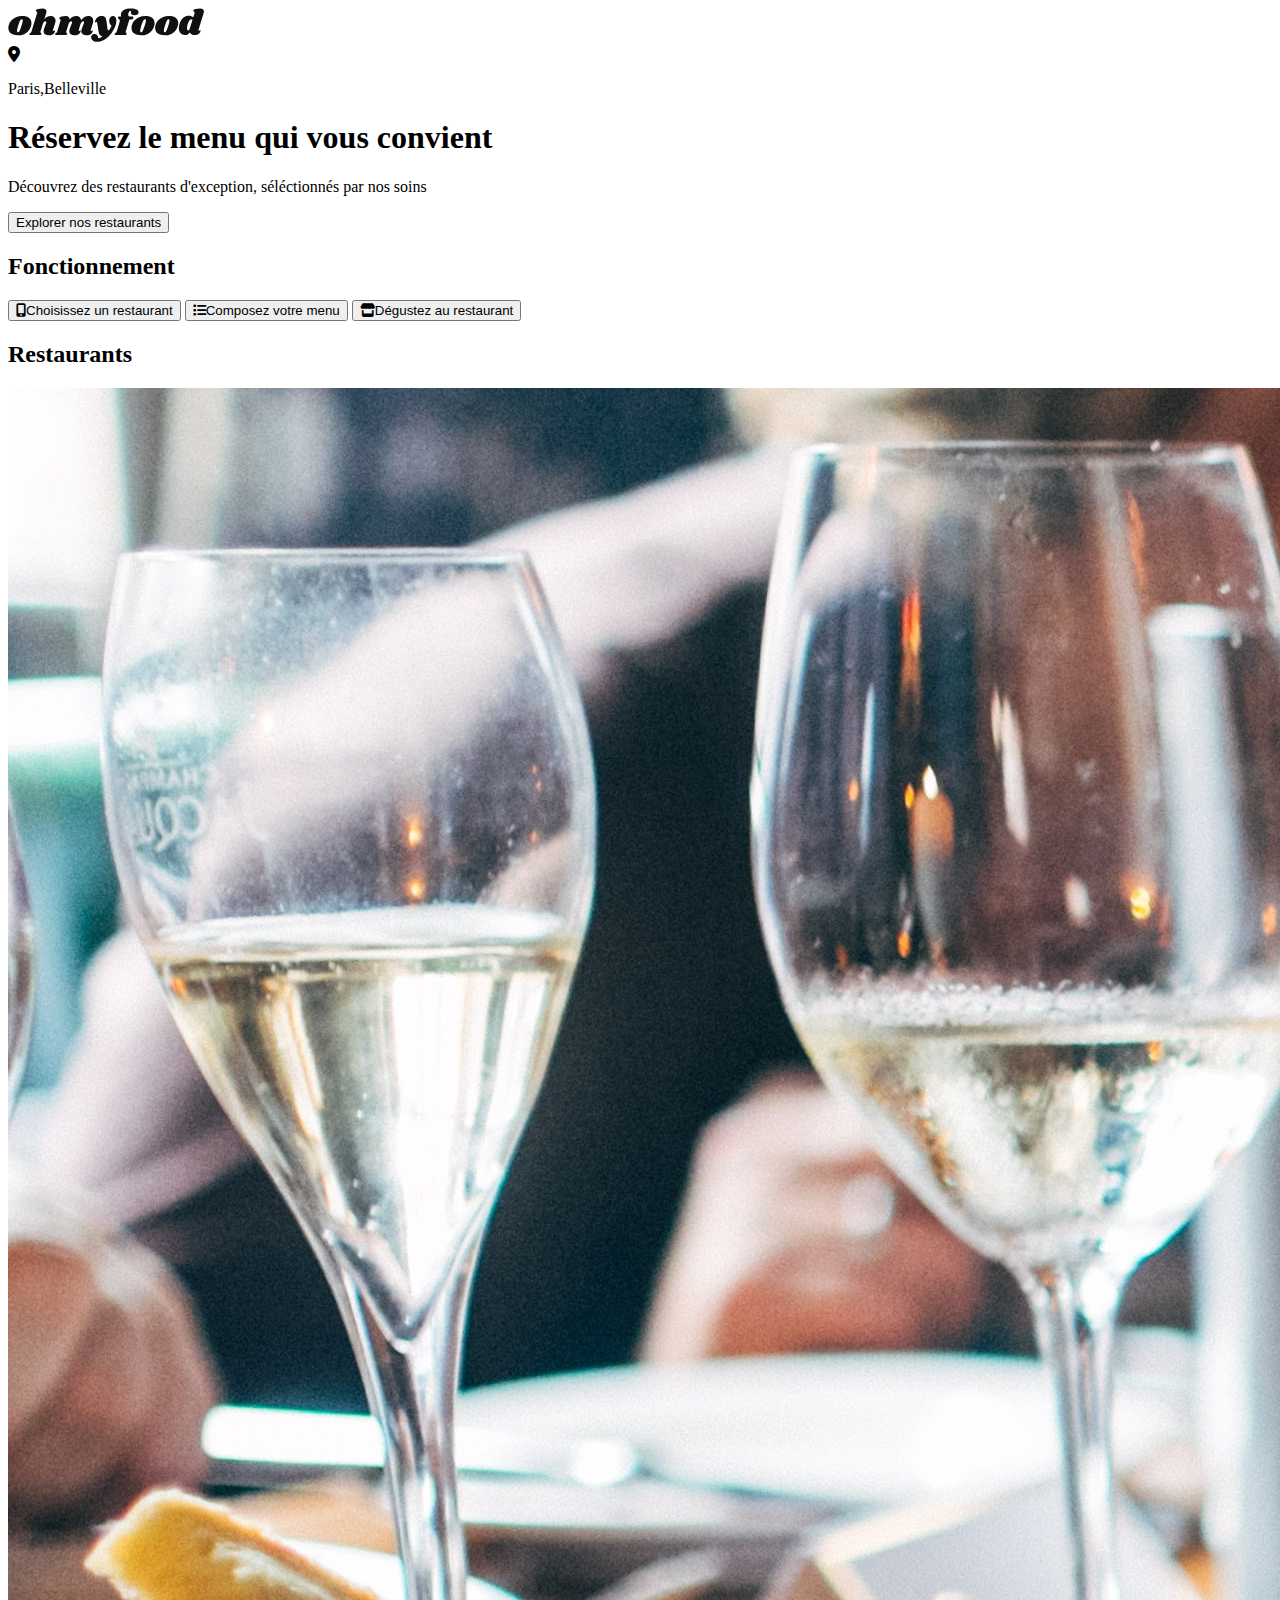
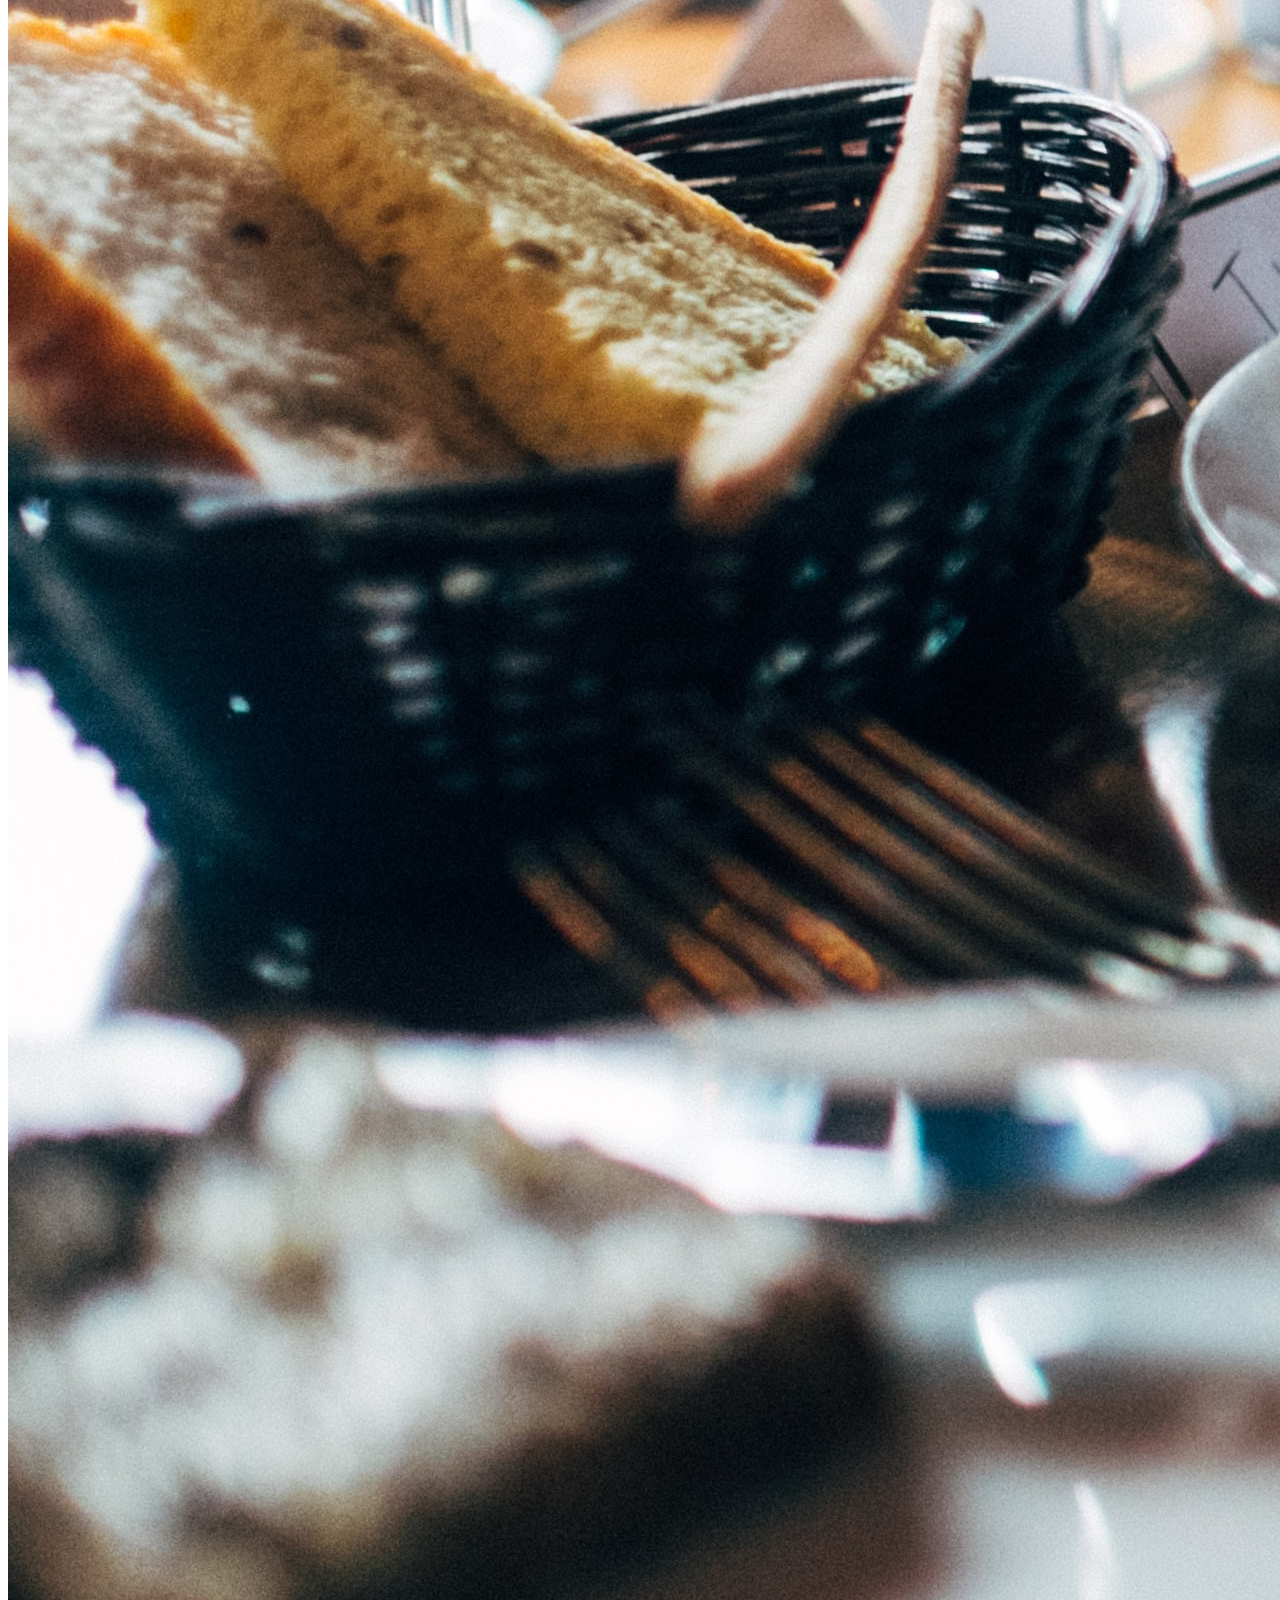
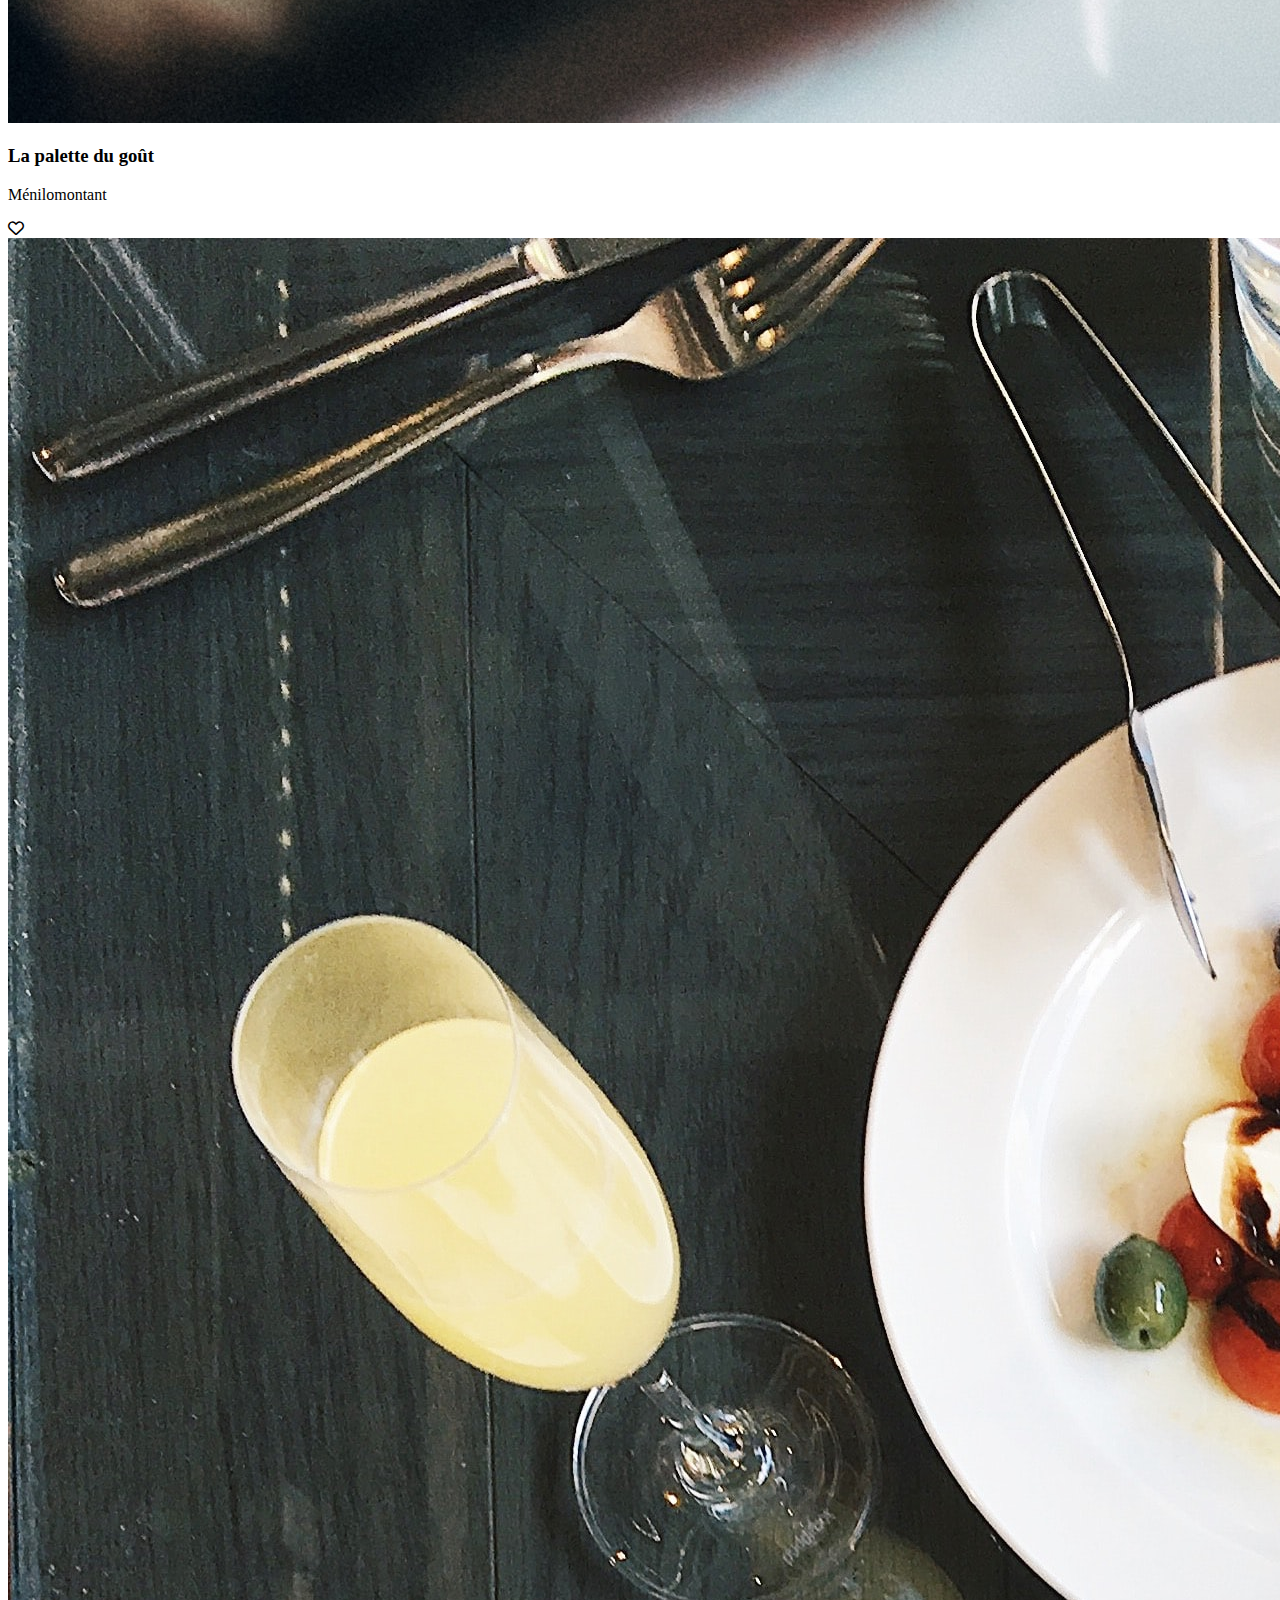
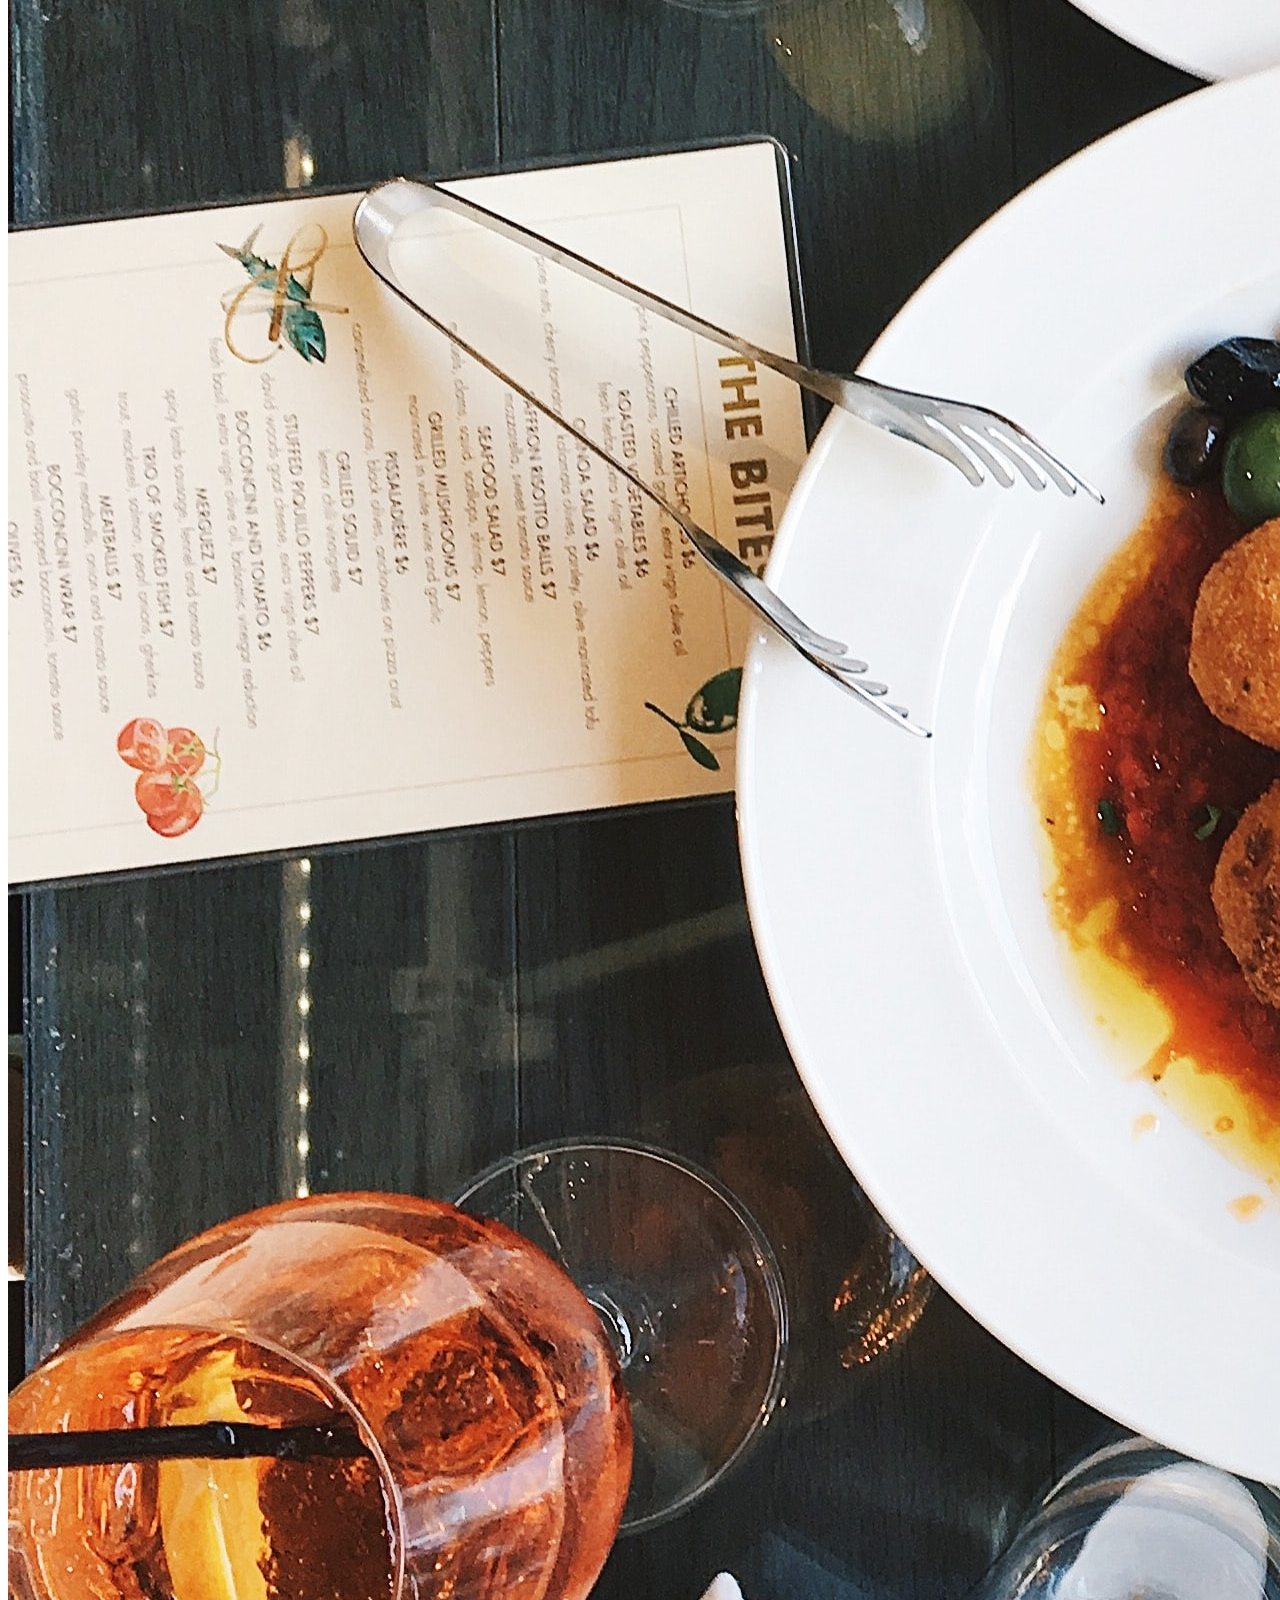
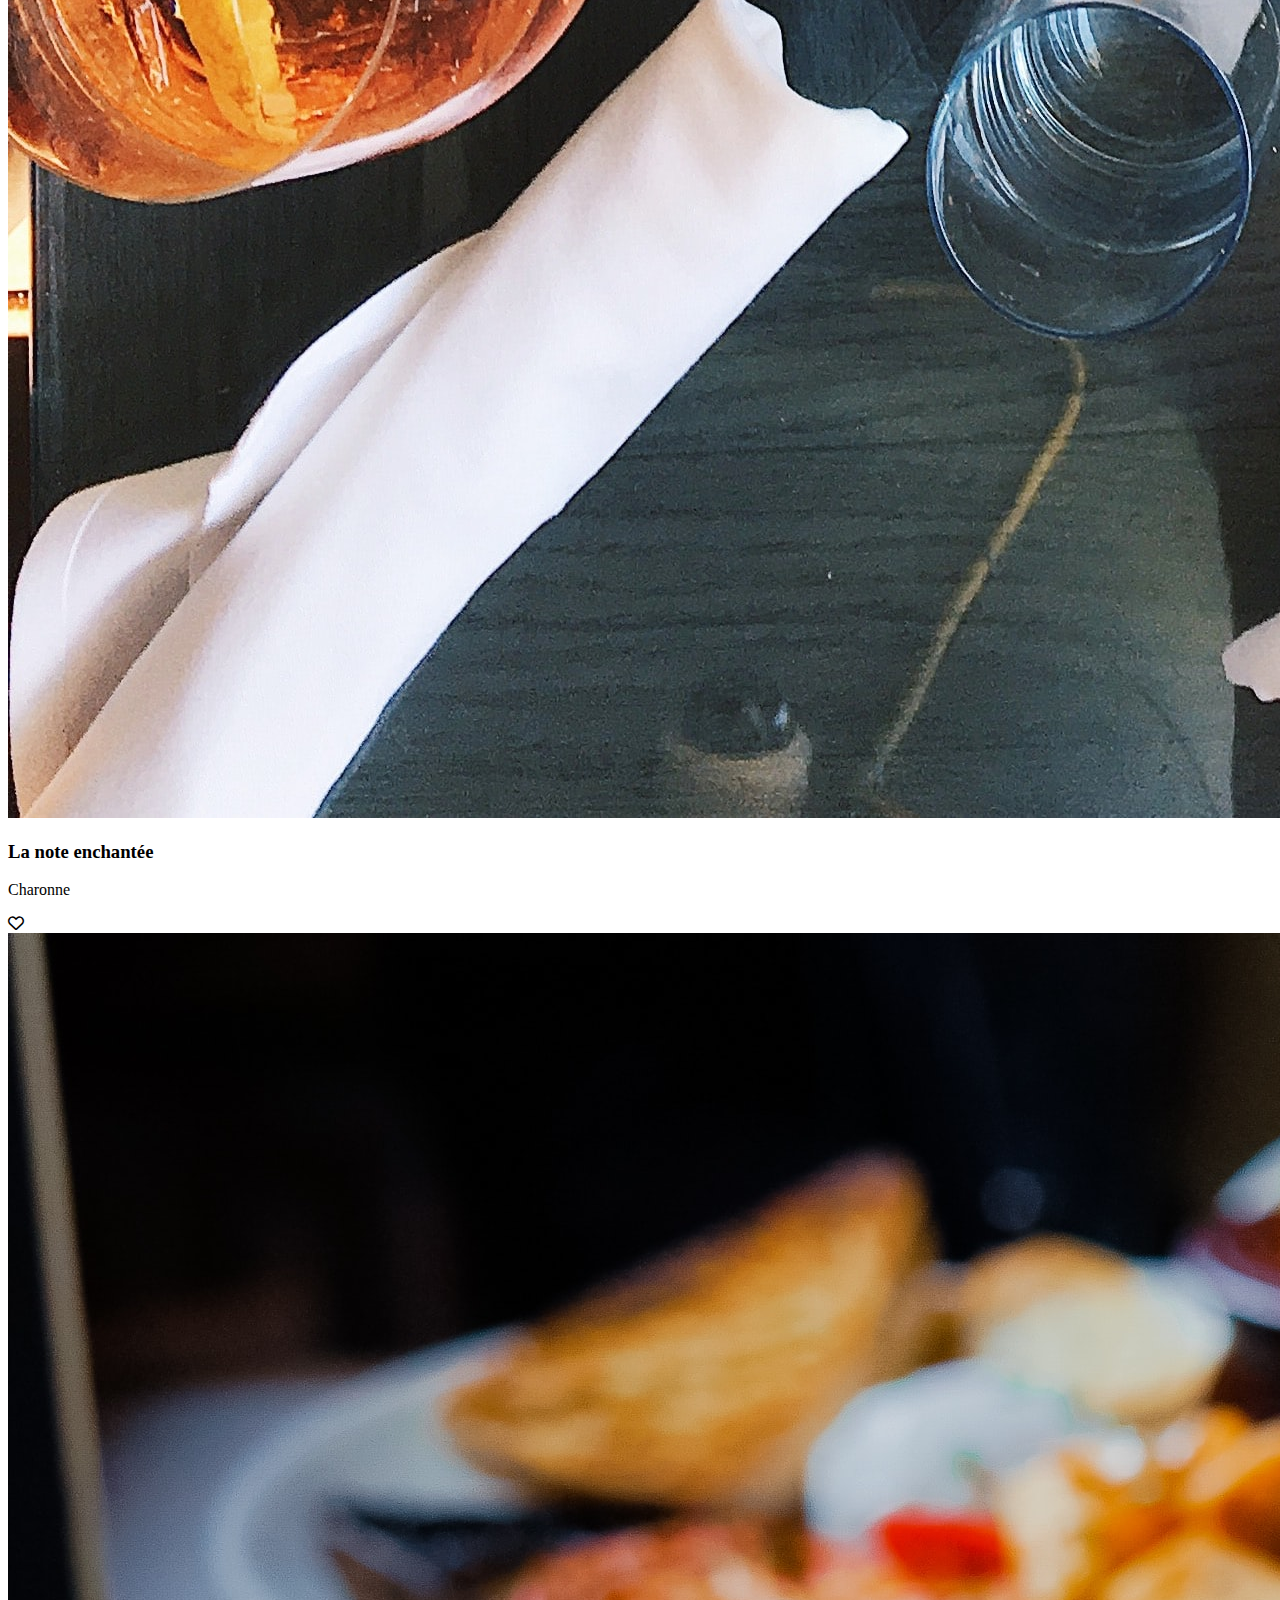
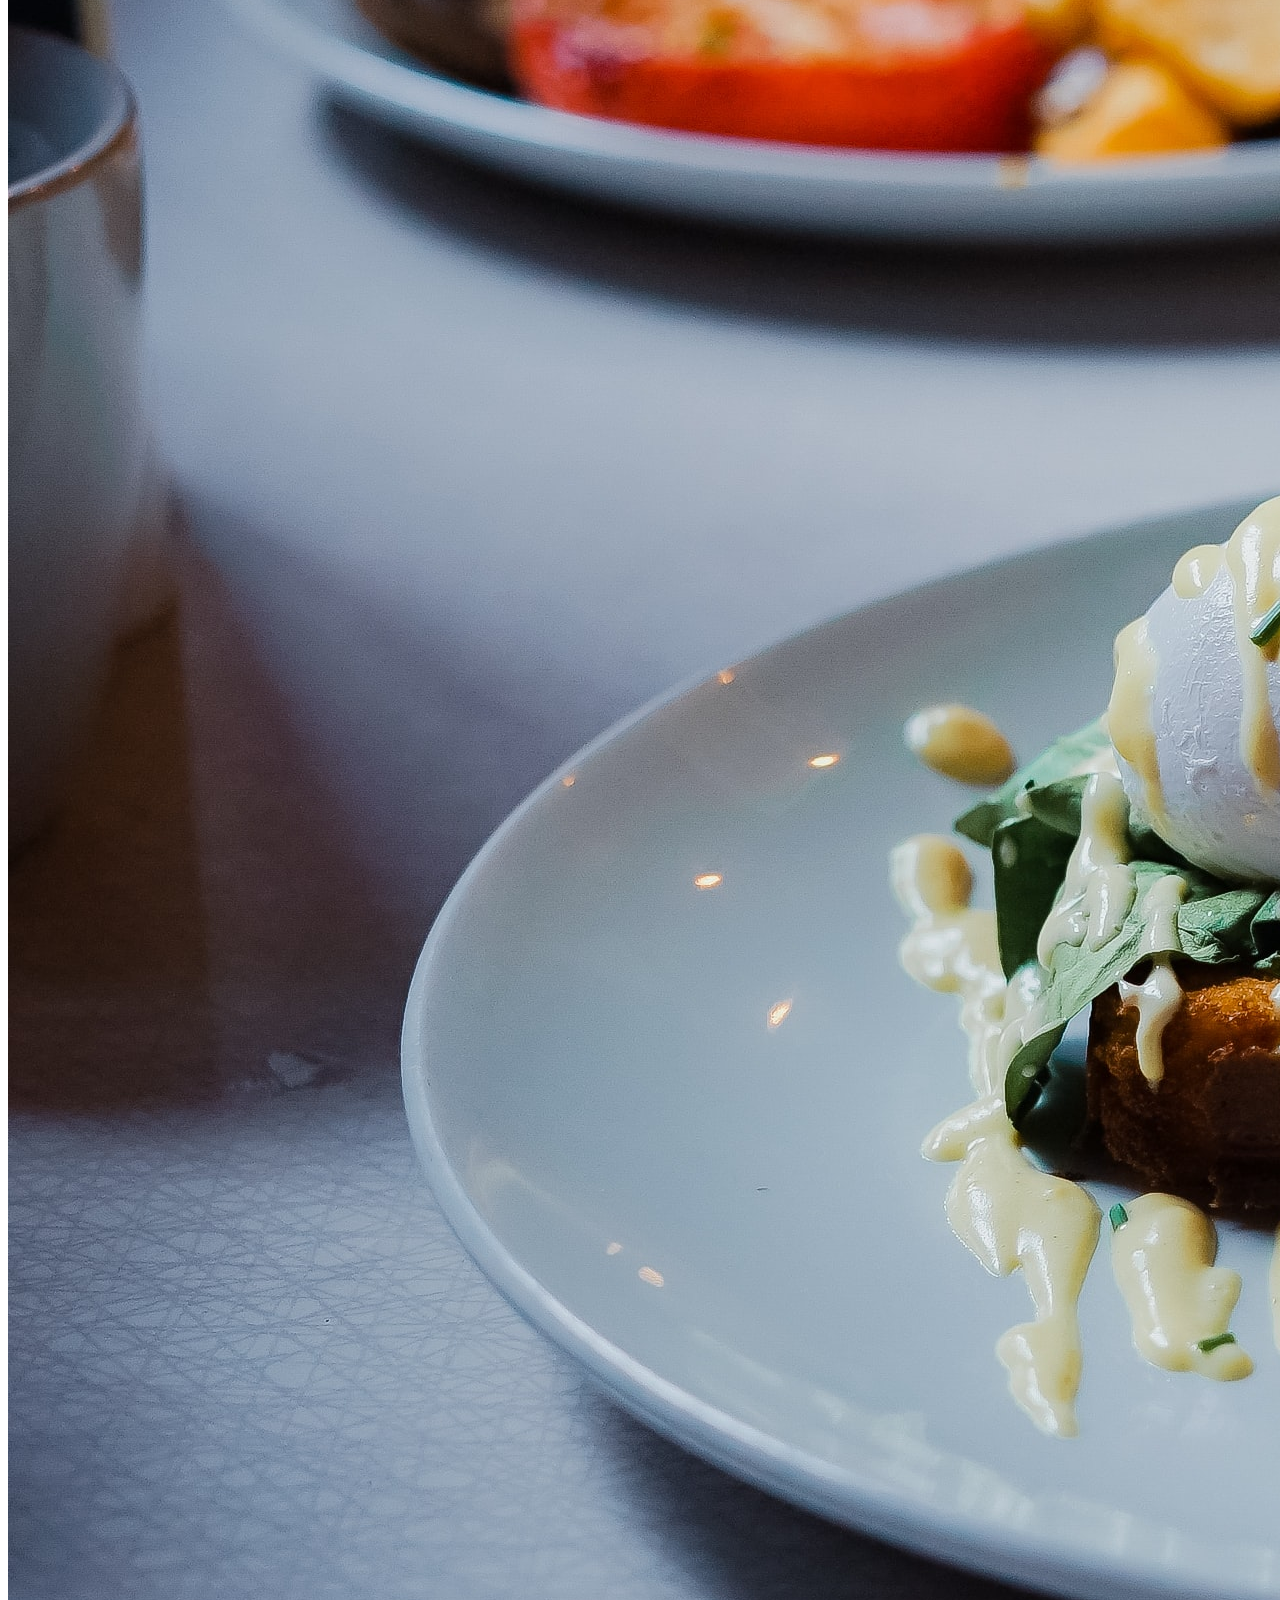
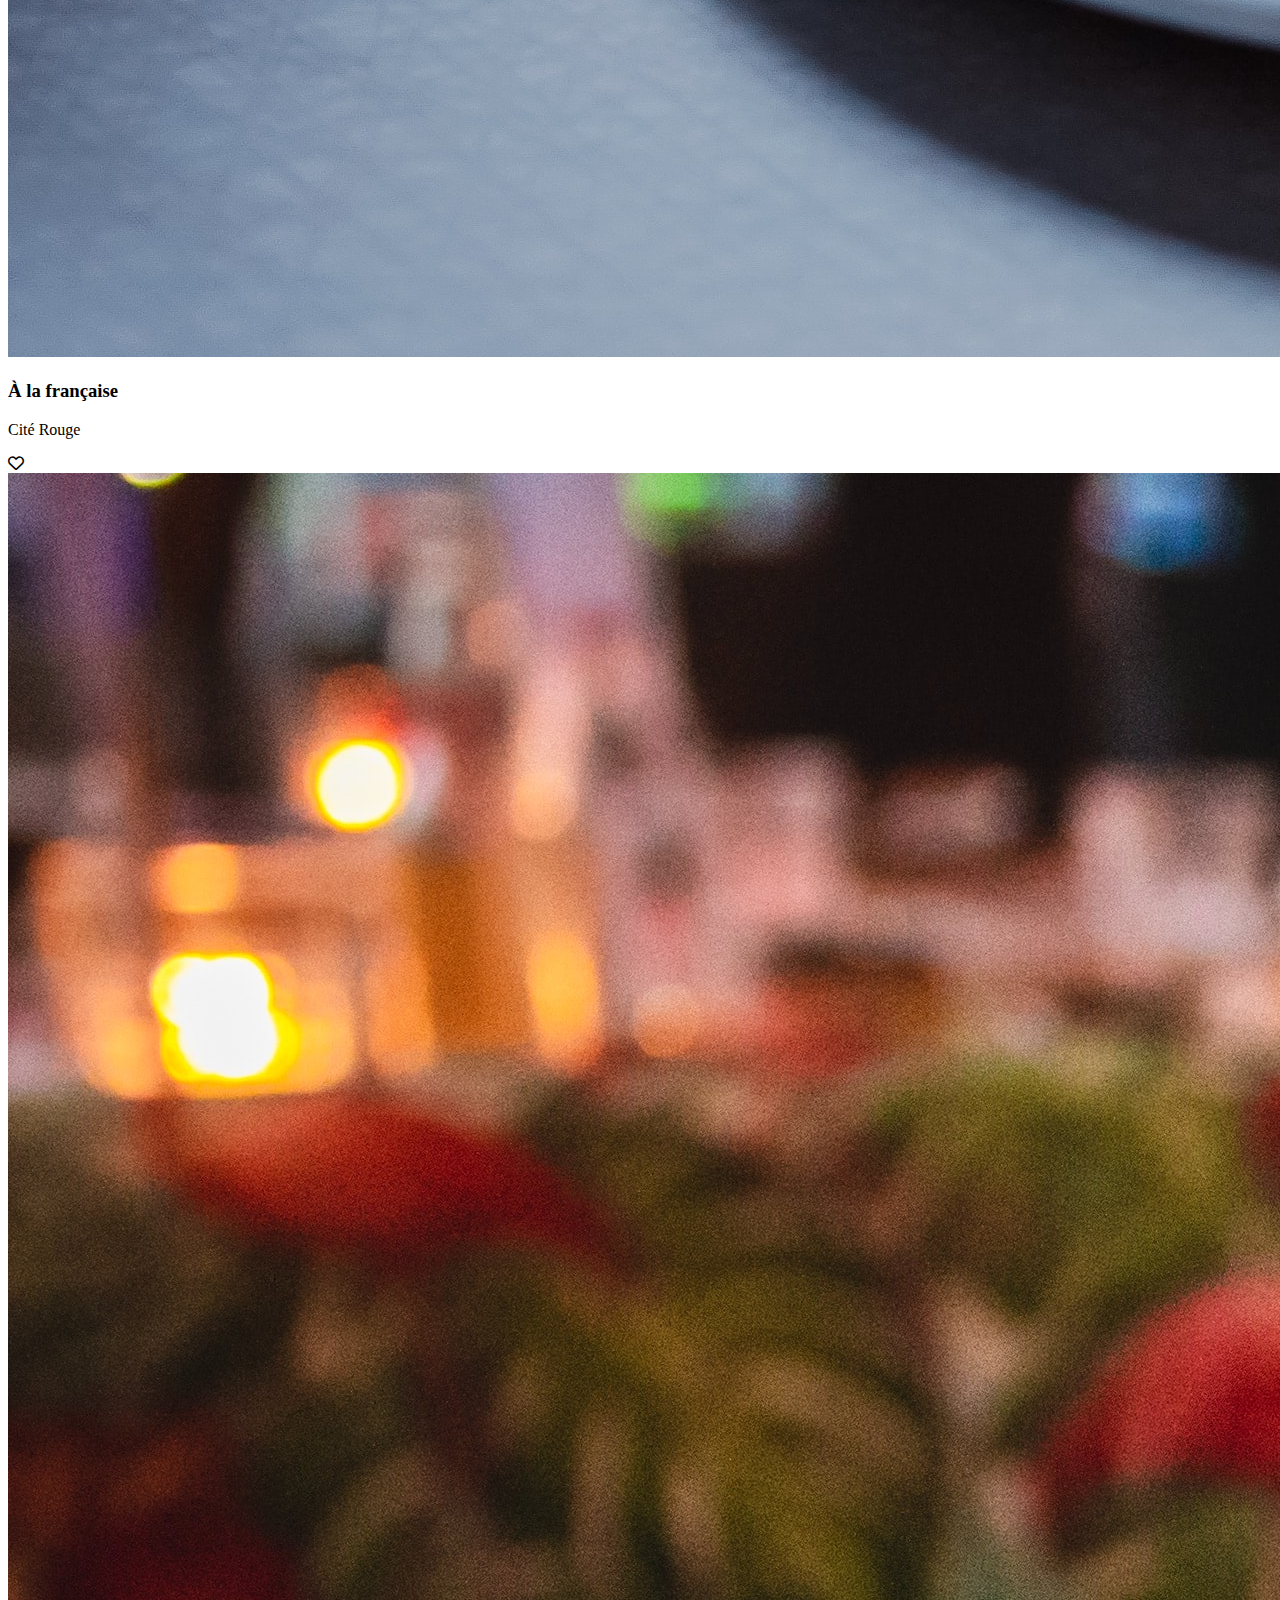
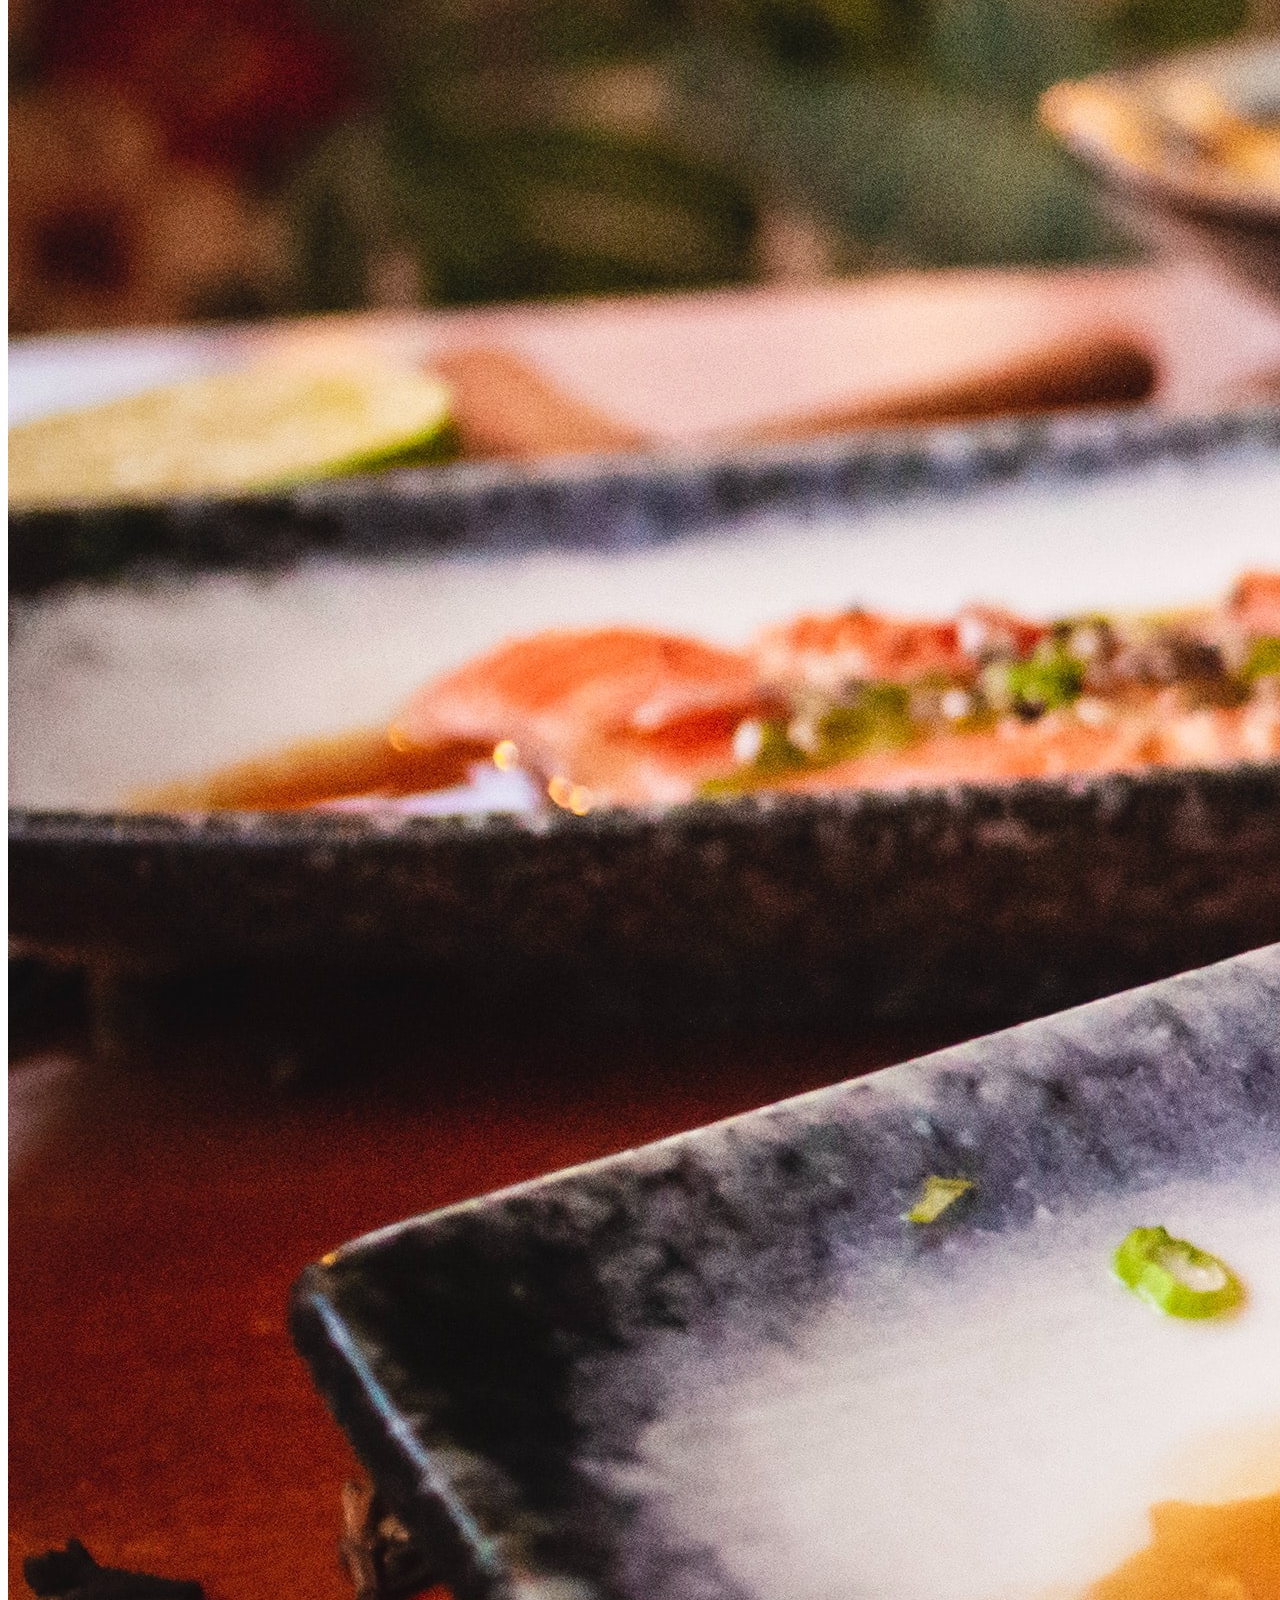
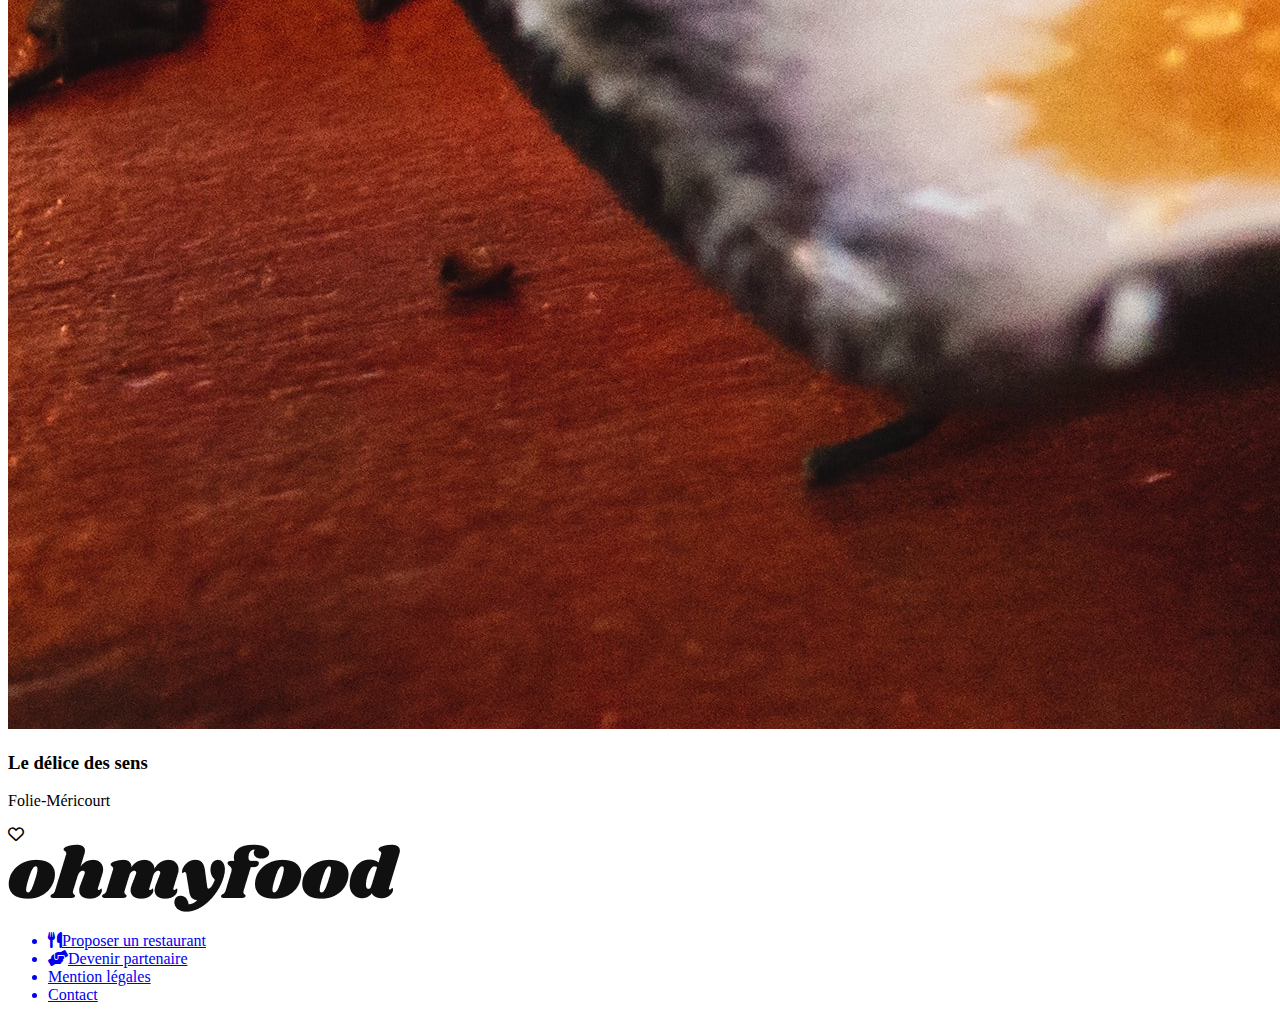
==== Acceuil.html @ 03fd04b1 "ohmyfood images and HTML" ====
<!DOCTYPE html>
<html lang="fr">
<head>
    <meta charset="UTF-8">
    <meta http-equiv="X-UA-Compatible" content="IE=edge">
    <meta name="viewport" content="width=device-width, initial-scale=1.0">
    <title>Acceuil</title>
    <link rel="stylesheet" href="https://cdnjs.cloudflare.com/ajax/libs/font-awesome/6.0.0/css/all.min.css">
    <link rel="stylesheet" href="Styles.css">
</head>
<body>

    <header> 
        <div id="logo_omf"><img src="images/logo/ohmyfood@2x.svg" alt="Logo_ohmyfood"></div>
        <div id="position">
            <i class="fa-solid fa-location-dot"></i><p>Paris,Belleville</p>
        </div>
    </header>

    <section id="description">
        <h1>Réservez le menu qui vous convient</h1>
        <p>Découvrez des restaurants d'exception, séléctionnés par nos soins</p>
        <button class="btn btn--menu btn--margin btn--border btn--purplemix"><span class="btn--wtext">Explorer nos restaurants</span></button>
    </section>

    <section id="fonctionnement">
        <h2>Fonctionnement</h2>
        <button class="btn btn--margin btn--height btn--border btn-grey"><i class="fa-solid fa-mobile-screen-button"></i><span class="btn--text">Choisissez un restaurant</span></button>
        <button class="btn btn--margin btn--height btn--border btn-grey"><i class="fa-solid fa-list"></i><span class="btn--text">Composez votre menu</span></button>
        <button class="btn btn--margin btn--height btn--border btn-grey"><i class="fa-solid fa-store"></i><span class="btn--text">Dégustez au restaurant</span></button>
    </section>

    <section id="restaurants">
        <h2>Restaurants</h2>
        
        <article class="restaurants__cartes"><a href="#"><img src="images/restaurants/la_palette_du_gout.jpg" alt="la palette du goût"></a>
            <article class="restaurants__cartes__description">
                <h3>La palette du goût</h3>
                <p>Ménilomontant</p>
                <aside class="coeurs"><i class="fa-regular fa-heart"></i></aside>
            </article>
        </article>

        <article class="restaurants__cartes"><a href="#"><img src="images/restaurants/la_note_enchantee.jpg" alt="la note enchantée"></a>
            <article class="restaurants__cartes__description">
                <h3>La note enchantée</h3>
                <p>Charonne</p>
                <aside class="coeurs"><i class="fa-regular fa-heart"></i></aside>
            </article>
        </article>

        <article class="restaurants__cartes"><a href="#"><img src="images/restaurants/a_la_francaise.jpg" alt="à la française"></a>
            <article class="restaurants__cartes__description">
                <h3>À la française</h3>
                <p>Cité Rouge</p>
                <aside class="coeurs"><i class="fa-regular fa-heart"></i></aside>
            </article>
        </article>

        <article class="restaurants__cartes"><a href="#"><img src="images/restaurants/le_delice_des_sens.jpg" alt="le délice des sens"></a>
            <article class="restaurants__cartes__description">
                <h3>Le délice des sens</h3>
                <p>Folie-Méricourt</p>
                <aside class="coeurs"><i class="fa-regular fa-heart"></i></aside>
            </article>
        </article>

    </section>

    <footer>
        <img src="images/logo/ohmyfood.png" alt="logo_ohmyfood">
        <ul>
            <a href="#"><li><i class="fa-solid fa-utensils"></i>Proposer un restaurant</li></a>
            <a href="#"><li><i class="fa-solid fa-handshake-angle"></i>Devenir partenaire</li></a>
            <a href="#"><li>Mention légales</li></a>
            <a href="#"><li>Contact</li></a>
        </ul>

    </footer>
</body>
</html>
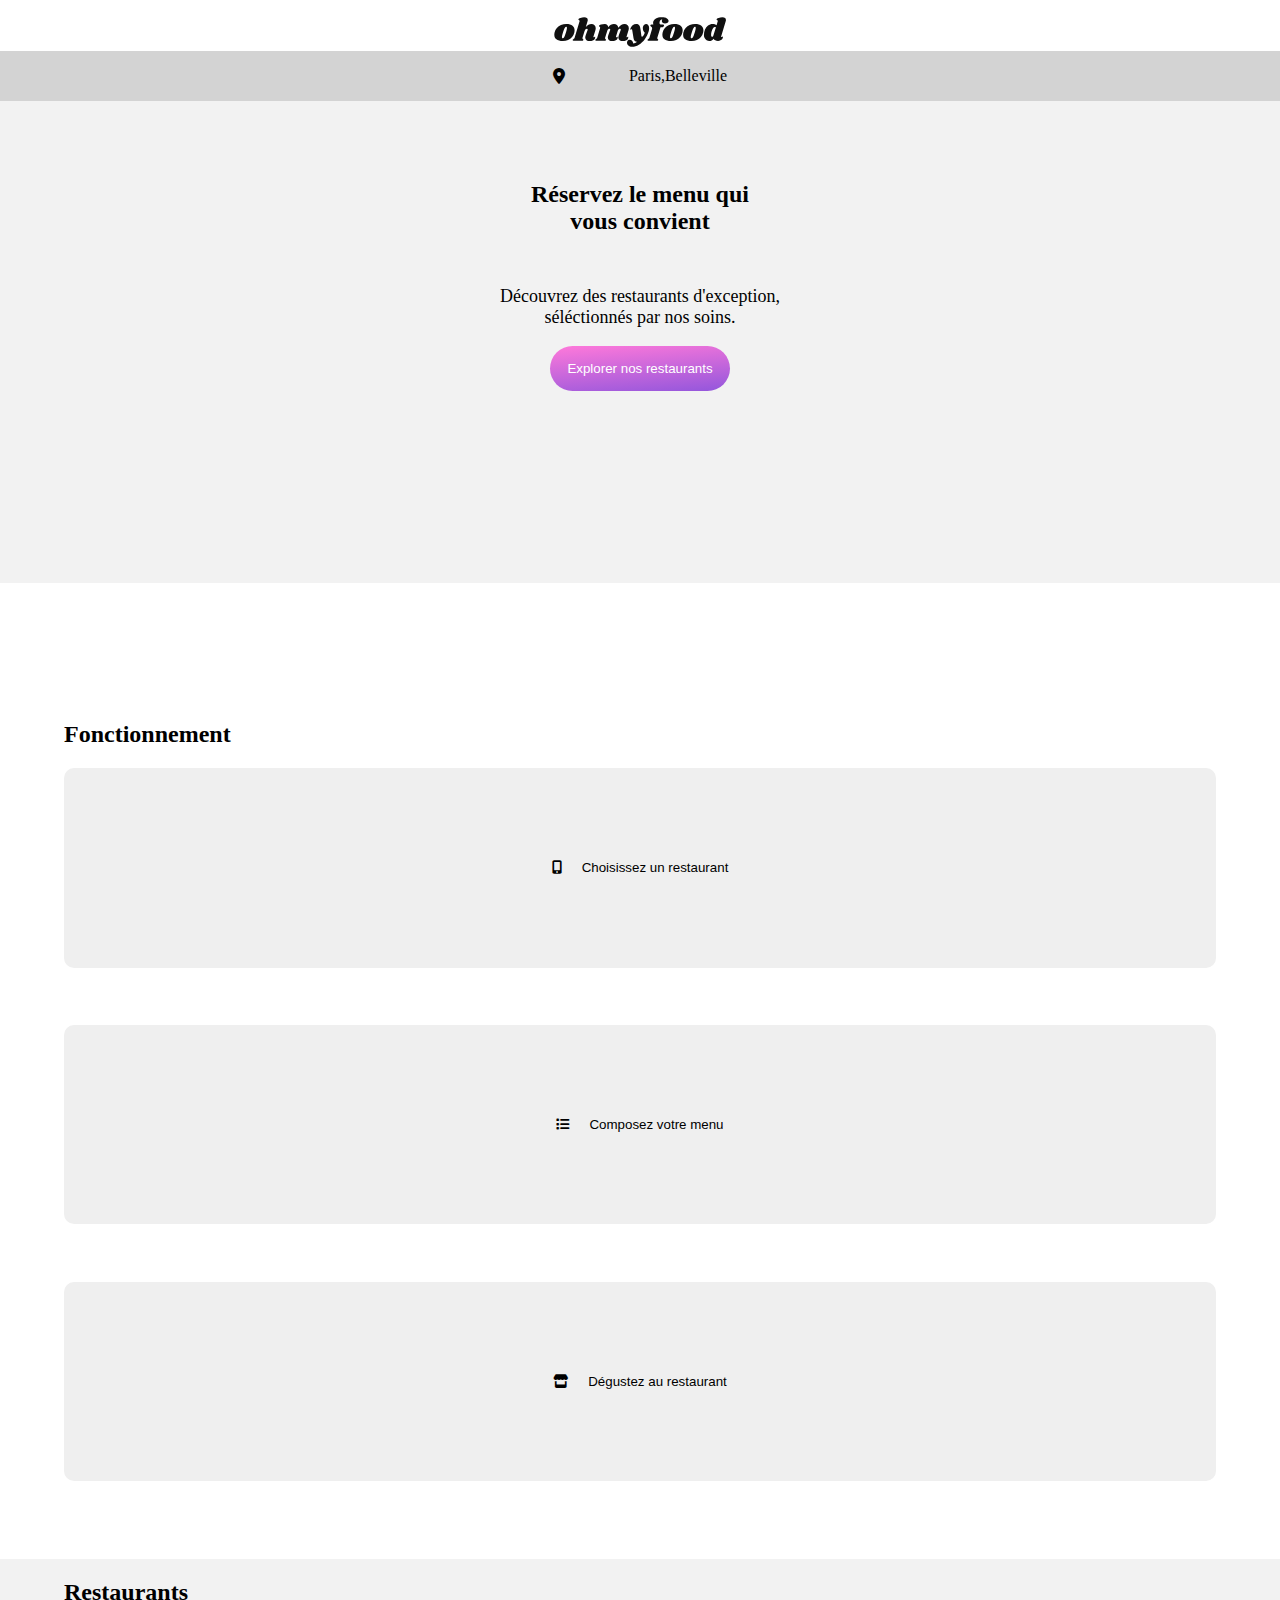
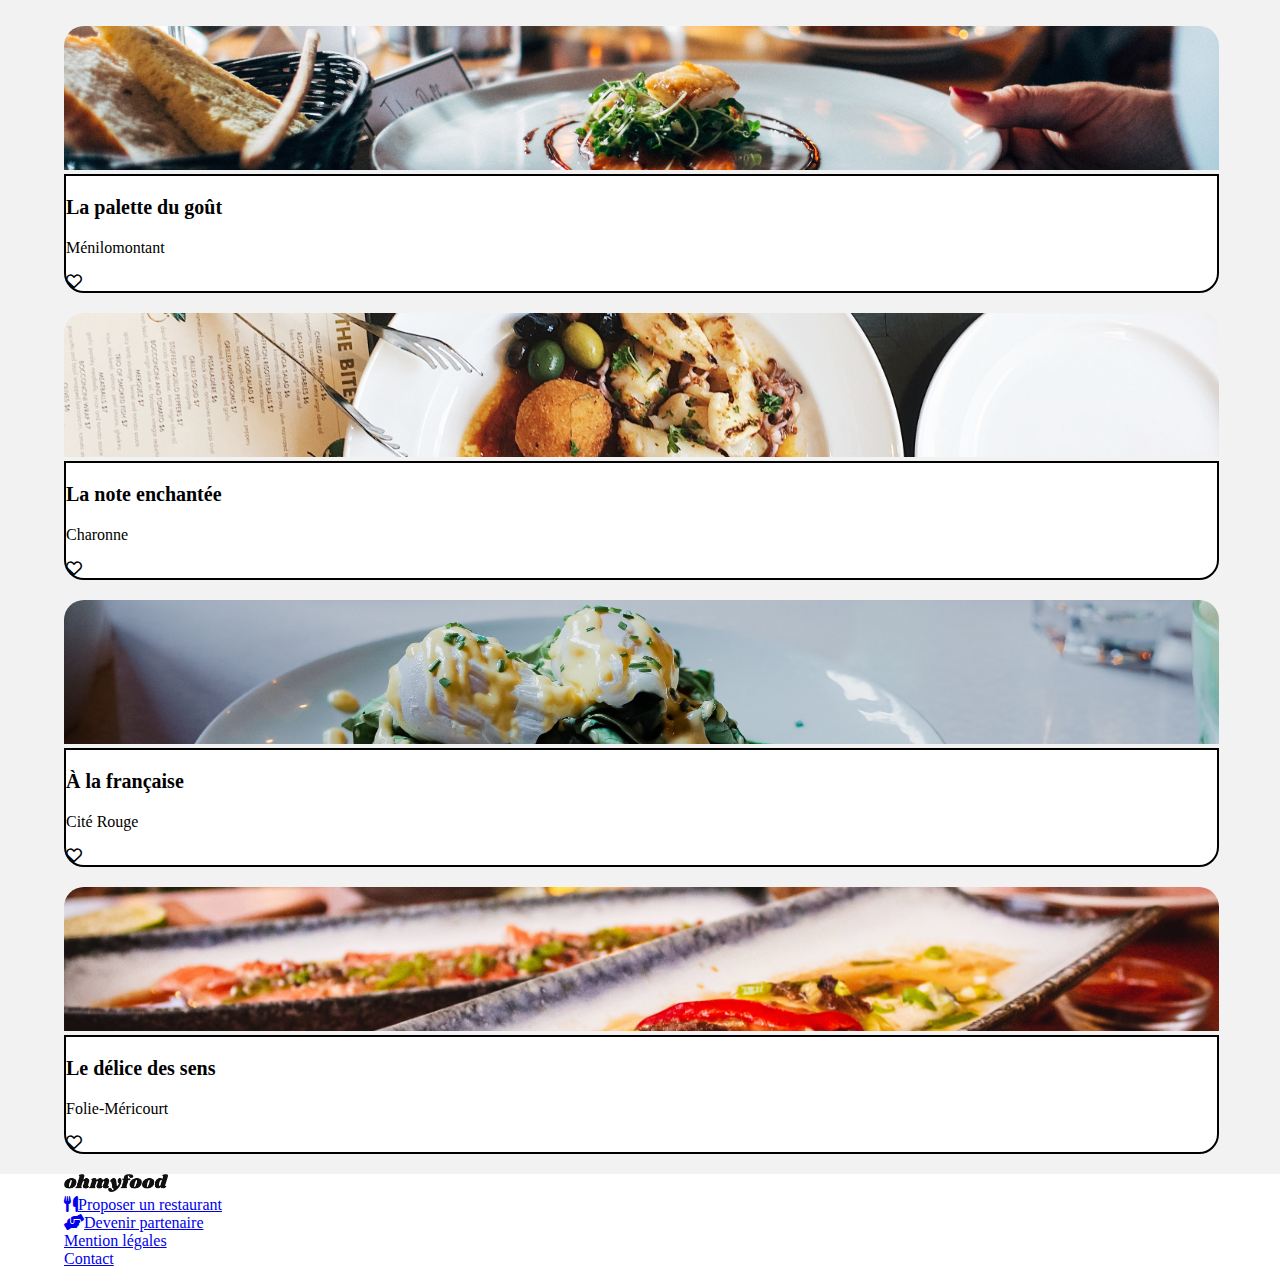
==== commit f7eee869: "Modification mise en page et boutons" ====
--- a/Acceuil.html
+++ b/Acceuil.html
@@ -11,23 +11,23 @@
 <body>
 
     <header> 
-        <div id="logo_omf"><img src="images/logo/ohmyfood@2x.svg" alt="Logo_ohmyfood"></div>
-        <div id="position">
+        <div><img src="images/logo/ohmyfood@2x.svg" alt="Logo_ohmyfood"></div>
+        <div id="location">
             <i class="fa-solid fa-location-dot"></i><p>Paris,Belleville</p>
         </div>
     </header>
 
     <section id="description">
-        <h1>Réservez le menu qui vous convient</h1>
-        <p>Découvrez des restaurants d'exception, séléctionnés par nos soins</p>
-        <button class="btn btn--menu btn--margin btn--border btn--purplemix"><span class="btn--wtext">Explorer nos restaurants</span></button>
+        <h1>Réservez le menu qui <br> vous convient</h1>
+        <p>Découvrez des restaurants d'exception,<br> séléctionnés par nos soins.</p>
+        <button class="btn btn--menu"><span class="btn--wtext">Explorer nos restaurants</span></button>
     </section>
 
     <section id="fonctionnement">
         <h2>Fonctionnement</h2>
-        <button class="btn btn--margin btn--height btn--border btn-grey"><i class="fa-solid fa-mobile-screen-button"></i><span class="btn--text">Choisissez un restaurant</span></button>
-        <button class="btn btn--margin btn--height btn--border btn-grey"><i class="fa-solid fa-list"></i><span class="btn--text">Composez votre menu</span></button>
-        <button class="btn btn--margin btn--height btn--border btn-grey"><i class="fa-solid fa-store"></i><span class="btn--text">Dégustez au restaurant</span></button>
+        <button class="btn btn--fonctionnement"><i class="fa-solid fa-mobile-screen-button"></i><span class="btn--text">Choisissez un restaurant</span></button>
+        <button class="btn btn--fonctionnement"><i class="fa-solid fa-list"></i><span class="btn--text">Composez votre menu</span></button>
+        <button class="btn btn--fonctionnement"><i class="fa-solid fa-store"></i><span class="btn--text">Dégustez au restaurant</span></button>
     </section>
 
     <section id="restaurants">
--- a/Styles.css
+++ b/Styles.css
@@ -0,0 +1,156 @@
+body {
+  margin: 0;
+}
+
+header {
+  display: -webkit-box;
+  display: -ms-flexbox;
+  display: flex;
+  -webkit-box-orient: vertical;
+  -webkit-box-direction: normal;
+      -ms-flex-direction: column;
+          flex-direction: column;
+  -webkit-box-align: center;
+      -ms-flex-align: center;
+          align-items: center;
+}
+
+header img {
+  height: 3.3vh;
+  width: auto;
+  margin-top: 10%;
+}
+
+#location {
+  display: -webkit-box;
+  display: -ms-flexbox;
+  display: flex;
+  -webkit-box-align: center;
+      -ms-flex-align: center;
+          align-items: center;
+  -webkit-box-pack: center;
+      -ms-flex-pack: center;
+          justify-content: center;
+  width: 100%;
+  background: lightgray;
+}
+
+#location p {
+  margin-left: 5%;
+}
+
+#description {
+  display: -webkit-box;
+  display: -ms-flexbox;
+  display: flex;
+  -webkit-box-orient: vertical;
+  -webkit-box-direction: normal;
+      -ms-flex-direction: column;
+          flex-direction: column;
+  text-align: center;
+  -webkit-box-align: center;
+      -ms-flex-align: center;
+          align-items: center;
+  background-color: #f2f2f2;
+}
+
+#description h1 {
+  margin-bottom: 4%;
+  padding-top: 5%;
+  font-size: 24px;
+}
+
+#description p {
+  margin-top: 0;
+  font-size: 18px;
+}
+
+#fonctionnement {
+  display: -webkit-box;
+  display: -ms-flexbox;
+  display: flex;
+  -webkit-box-orient: vertical;
+  -webkit-box-direction: normal;
+      -ms-flex-direction: column;
+          flex-direction: column;
+  margin-bottom: 20px;
+  padding: 0 5%;
+}
+
+#fonctionnement h2 {
+  margin-top: 12%;
+}
+
+.btn--menu {
+  height: 5vh;
+  width: 20vh;
+  background: linear-gradient(355deg, #9356DC, #FF79DA);
+  border: none;
+  border-radius: 25px;
+  margin-bottom: 15%;
+}
+
+.btn--fonctionnement {
+  padding: 8%;
+  border: none;
+  border-radius: 10px;
+  margin-bottom: 5%;
+}
+
+.btn--text {
+  margin-left: 20px;
+}
+
+.btn--wtext {
+  color: white;
+}
+
+#restaurants {
+  display: -ms-grid;
+  display: grid;
+  background-color: #f2f2f2;
+  padding-left: 5%;
+}
+
+#restaurants h3 {
+  font-size: 20px;
+}
+
+#restaurants img {
+  height: 16vh;
+  width: 100%;
+  -o-object-fit: cover;
+     object-fit: cover;
+  border-top-left-radius: 20px;
+  border-top-right-radius: 20px;
+}
+
+.restaurants__cartes {
+  margin-bottom: 20px;
+  width: 95%;
+}
+
+.restaurants__cartes__description {
+  background-color: #fff;
+  border-bottom-left-radius: 20px;
+  border-bottom-right-radius: 20px;
+  border: 2px solid black;
+}
+
+footer {
+  padding-left: 5%;
+}
+
+footer img {
+  height: 18px;
+  width: auto;
+}
+
+footer ul {
+  display: contents;
+}
+
+footer li {
+  list-style-type: none;
+}
+/*# sourceMappingURL=Styles.css.map */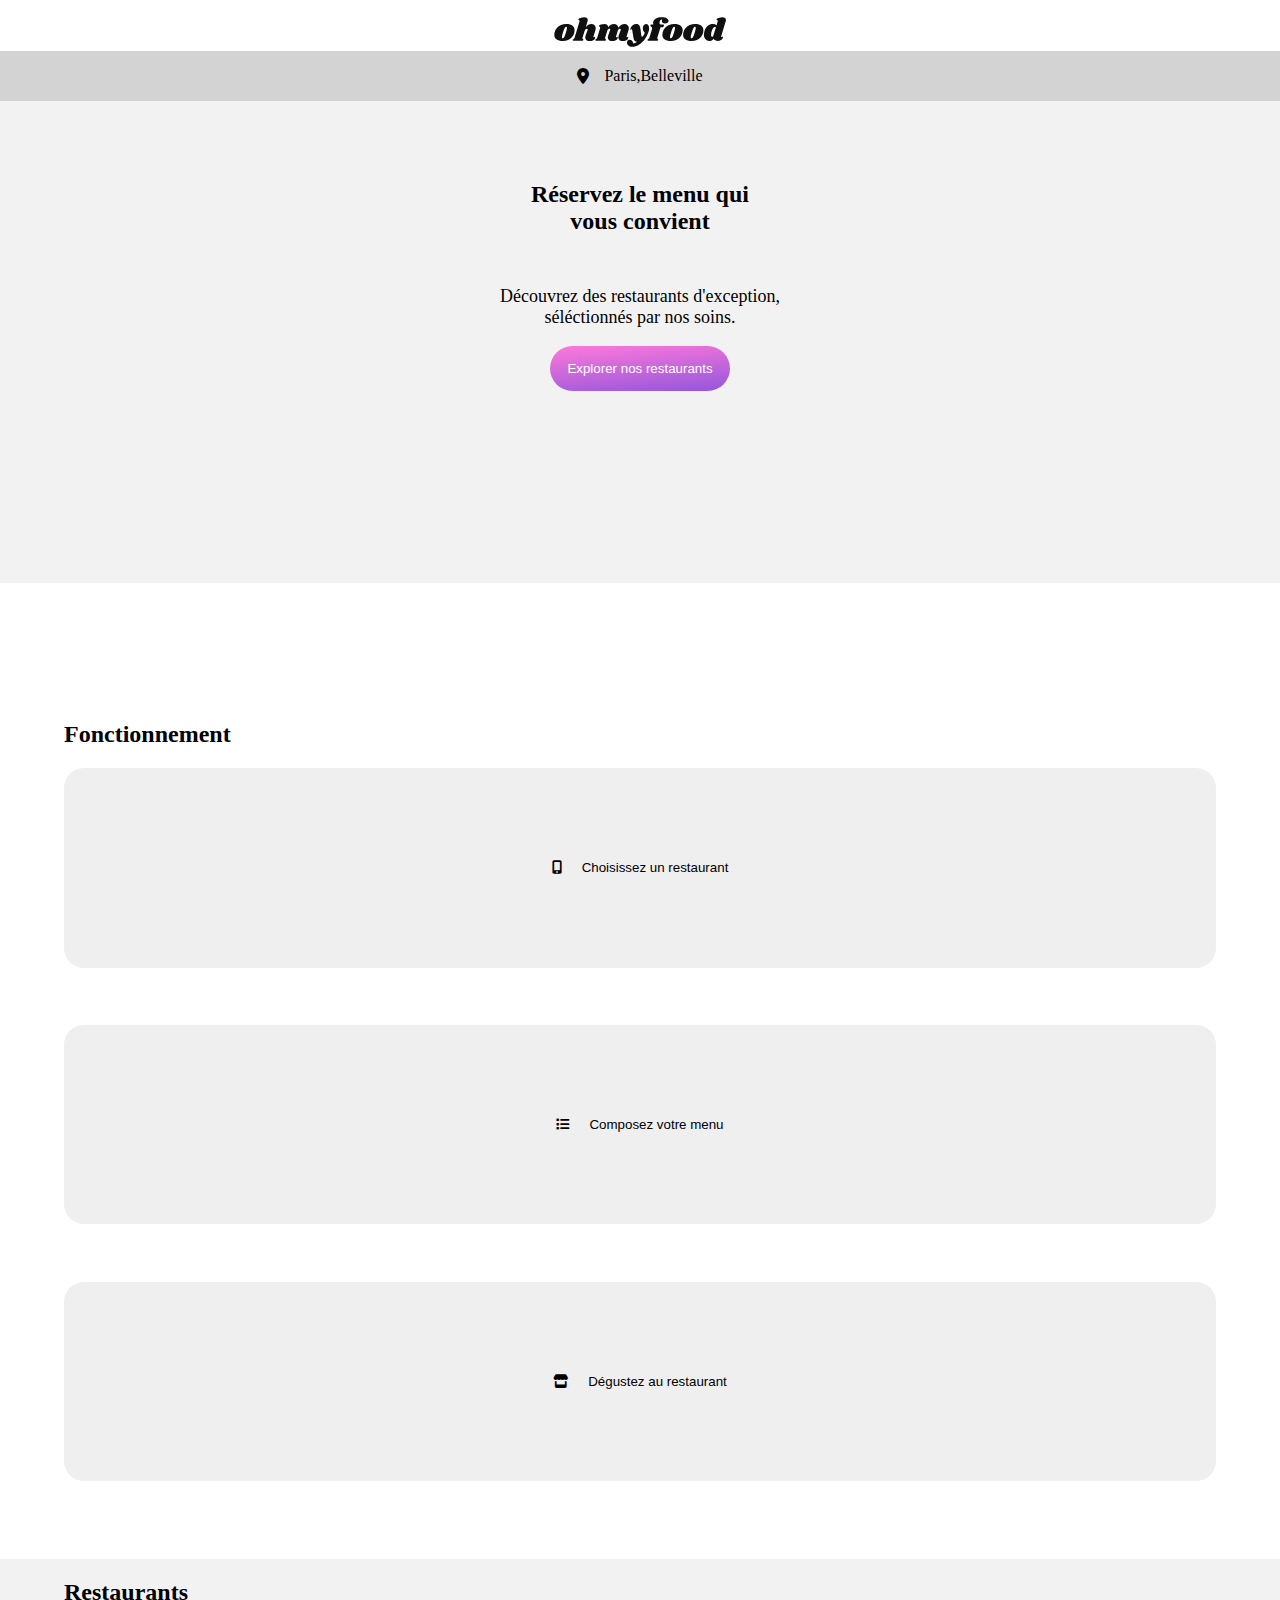
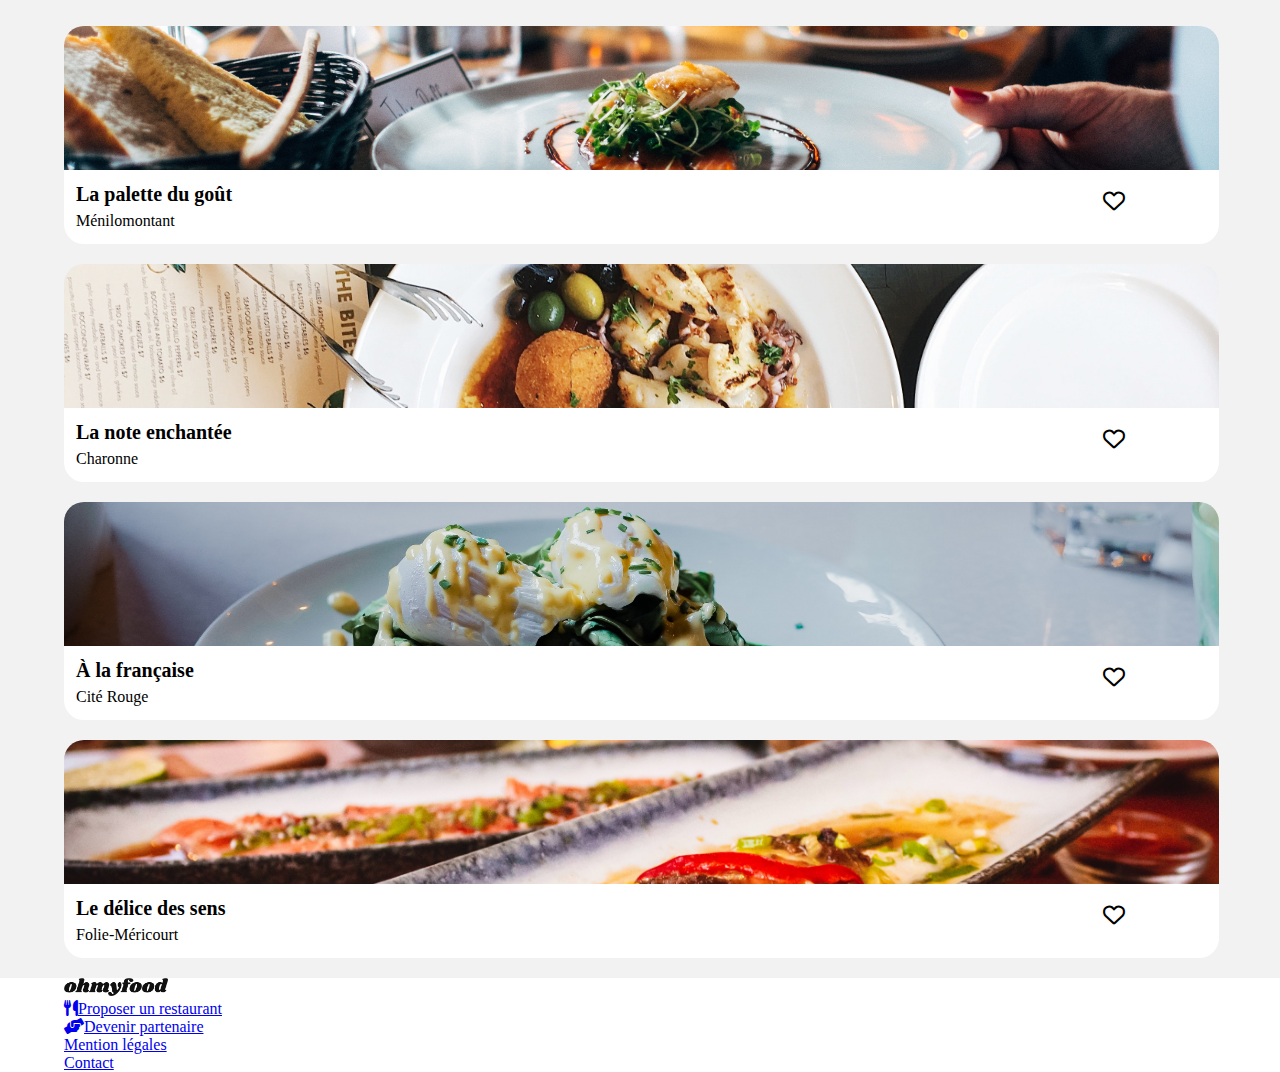
==== commit f171c267: "Modifications cartes restaurants" ====
--- a/Acceuil.html
+++ b/Acceuil.html
@@ -25,9 +25,9 @@
 
     <section id="fonctionnement">
         <h2>Fonctionnement</h2>
-        <button class="btn btn--fonctionnement"><i class="fa-solid fa-mobile-screen-button"></i><span class="btn--text">Choisissez un restaurant</span></button>
-        <button class="btn btn--fonctionnement"><i class="fa-solid fa-list"></i><span class="btn--text">Composez votre menu</span></button>
-        <button class="btn btn--fonctionnement"><i class="fa-solid fa-store"></i><span class="btn--text">Dégustez au restaurant</span></button>
+        <button class="btn btn--fonctionnement btn--background"><i class="fa-solid fa-mobile-screen-button"></i><span class="btn--text">Choisissez un restaurant</span></button>
+        <button class="btn btn--fonctionnement btn--background"><i class="fa-solid fa-list"></i><span class="btn--text">Composez votre menu</span></button>
+        <button class="btn btn--fonctionnement btn--background"><i class="fa-solid fa-store"></i><span class="btn--text">Dégustez au restaurant</span></button>
     </section>
 
     <section id="restaurants">
--- a/Styles.css
+++ b/Styles.css
@@ -36,7 +36,7 @@
 }
 
 #location p {
-  margin-left: 5%;
+  margin-left: 15px;
 }
 
 #description {
@@ -93,7 +93,7 @@
 .btn--fonctionnement {
   padding: 8%;
   border: none;
-  border-radius: 10px;
+  border-radius: 20px;
   margin-bottom: 5%;
 }
 
@@ -134,7 +134,28 @@
   background-color: #fff;
   border-bottom-left-radius: 20px;
   border-bottom-right-radius: 20px;
-  border: 2px solid black;
+  border: 2px solid #fff;
+  margin-top: -5px;
+}
+
+.restaurants__cartes__description h3 {
+  margin: 12px 0 6px 10px;
+}
+
+.restaurants__cartes__description p {
+  margin: 0 0 0 10px;
+}
+
+.coeurs {
+  display: -webkit-box;
+  display: -ms-flexbox;
+  display: flex;
+  -webkit-box-orient: horizontal;
+  -webkit-box-direction: reverse;
+      -ms-flex-direction: row-reverse;
+          flex-direction: row-reverse;
+  margin: -40px 8% 30px 0;
+  font-size: 22px;
 }
 
 footer {
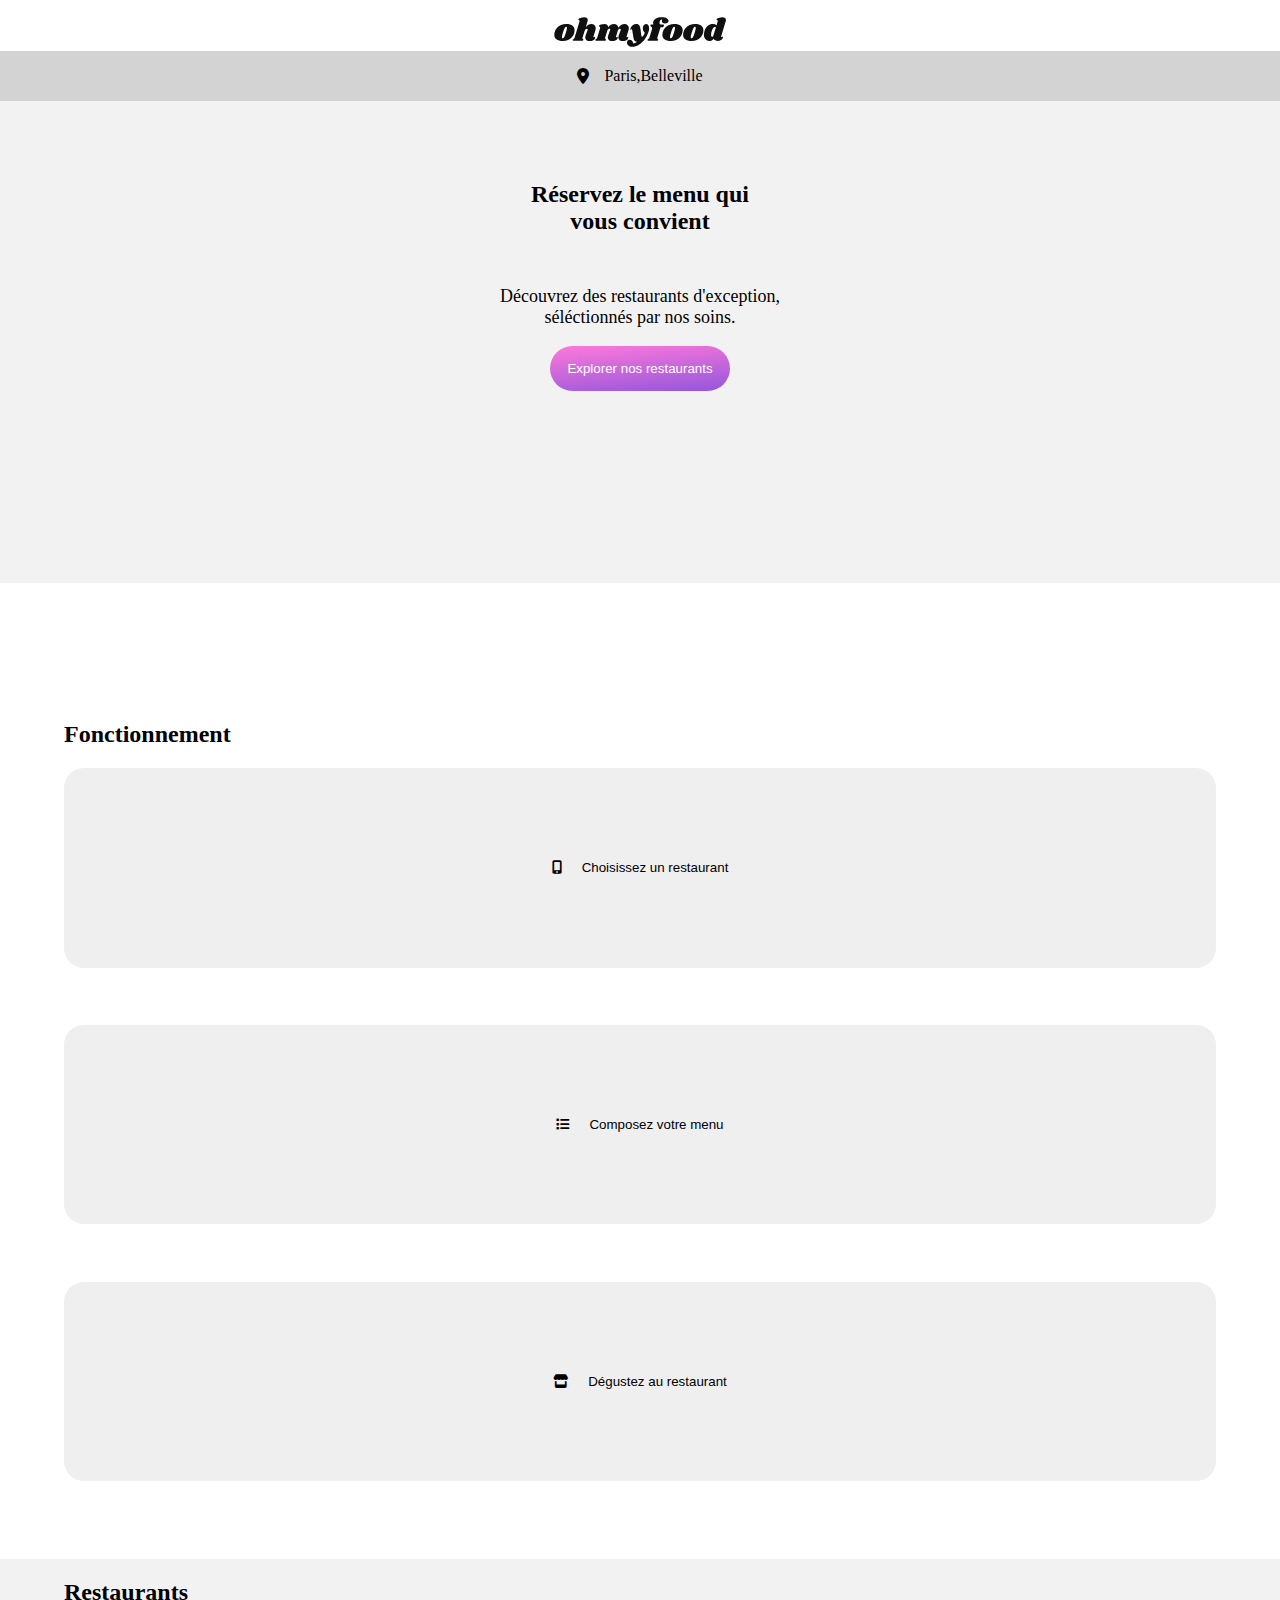
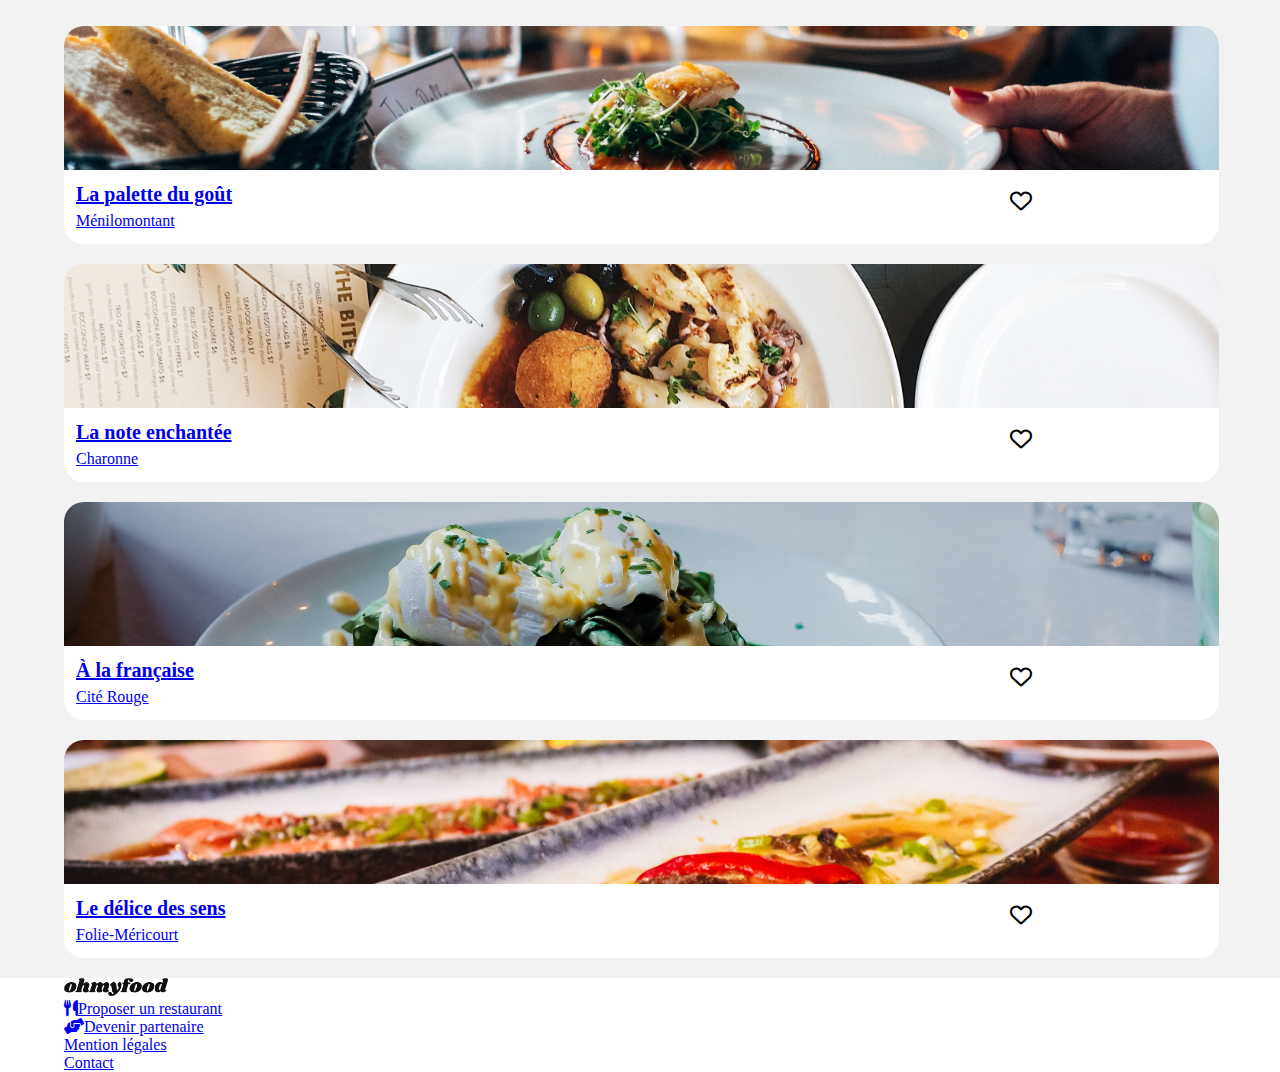
==== commit 49c0a013: "modifications liens cartes restaurants" ====
--- a/Acceuil.html
+++ b/Acceuil.html
@@ -33,38 +33,49 @@
     <section id="restaurants">
         <h2>Restaurants</h2>
         
-        <article class="restaurants__cartes"><a href="#"><img src="images/restaurants/la_palette_du_gout.jpg" alt="la palette du goût"></a>
-            <article class="restaurants__cartes__description">
-                <h3>La palette du goût</h3>
-                <p>Ménilomontant</p>
-                <aside class="coeurs"><i class="fa-regular fa-heart"></i></aside>
+        <a href="#">
+            <article class="restaurants__cartes"><img src="images/restaurants/la_palette_du_gout.jpg" alt="la palette du goût">
+                <article class="restaurants__cartes__description">
+                    <h3>La palette du goût</h3>
+                    <p>Ménilomontant</p>
+                </a>
+                    <aside class="coeurs"><i class="fa-regular fa-heart"></i></aside>
+                </article>
             </article>
-        </article>
+        
 
-        <article class="restaurants__cartes"><a href="#"><img src="images/restaurants/la_note_enchantee.jpg" alt="la note enchantée"></a>
-            <article class="restaurants__cartes__description">
-                <h3>La note enchantée</h3>
-                <p>Charonne</p>
-                <aside class="coeurs"><i class="fa-regular fa-heart"></i></aside>
+        <a href="#">
+            <article class="restaurants__cartes"><img src="images/restaurants/la_note_enchantee.jpg" alt="la note enchantée">
+                <article class="restaurants__cartes__description">
+                    <h3>La note enchantée</h3>
+                    <p>Charonne</p>
+                </a>
+                    <aside class="coeurs"><i class="fa-regular fa-heart"></i></aside>
+                </article>
             </article>
-        </article>
+            
 
-        <article class="restaurants__cartes"><a href="#"><img src="images/restaurants/a_la_francaise.jpg" alt="à la française"></a>
-            <article class="restaurants__cartes__description">
-                <h3>À la française</h3>
-                <p>Cité Rouge</p>
-                <aside class="coeurs"><i class="fa-regular fa-heart"></i></aside>
+        <a href="#">
+            <article class="restaurants__cartes"><img src="images/restaurants/a_la_francaise.jpg" alt="à la française">
+                <article class="restaurants__cartes__description">
+                    <h3>À la française</h3>
+                    <p>Cité Rouge</p>
+                </a>
+                    <aside class="coeurs"><i class="fa-regular fa-heart"></i></aside>
+                </article>
             </article>
-        </article>
+        
 
-        <article class="restaurants__cartes"><a href="#"><img src="images/restaurants/le_delice_des_sens.jpg" alt="le délice des sens"></a>
-            <article class="restaurants__cartes__description">
-                <h3>Le délice des sens</h3>
-                <p>Folie-Méricourt</p>
-                <aside class="coeurs"><i class="fa-regular fa-heart"></i></aside>
+        <a href="#">
+            <article class="restaurants__cartes"><img src="images/restaurants/le_delice_des_sens.jpg" alt="le délice des sens">
+                <article class="restaurants__cartes__description">
+                    <h3>Le délice des sens</h3>
+                    <p>Folie-Méricourt</p>
+                </a>
+                    <aside class="coeurs"><i class="fa-regular fa-heart"></i></aside>
+                </article>
             </article>
-        </article>
-
+        
     </section>
 
     <footer>
--- a/Styles.css
+++ b/Styles.css
@@ -150,11 +150,7 @@
   display: -webkit-box;
   display: -ms-flexbox;
   display: flex;
-  -webkit-box-orient: horizontal;
-  -webkit-box-direction: reverse;
-      -ms-flex-direction: row-reverse;
-          flex-direction: row-reverse;
-  margin: -40px 8% 30px 0;
+  margin: -40px 100% 30px 82%;
   font-size: 22px;
 }
 
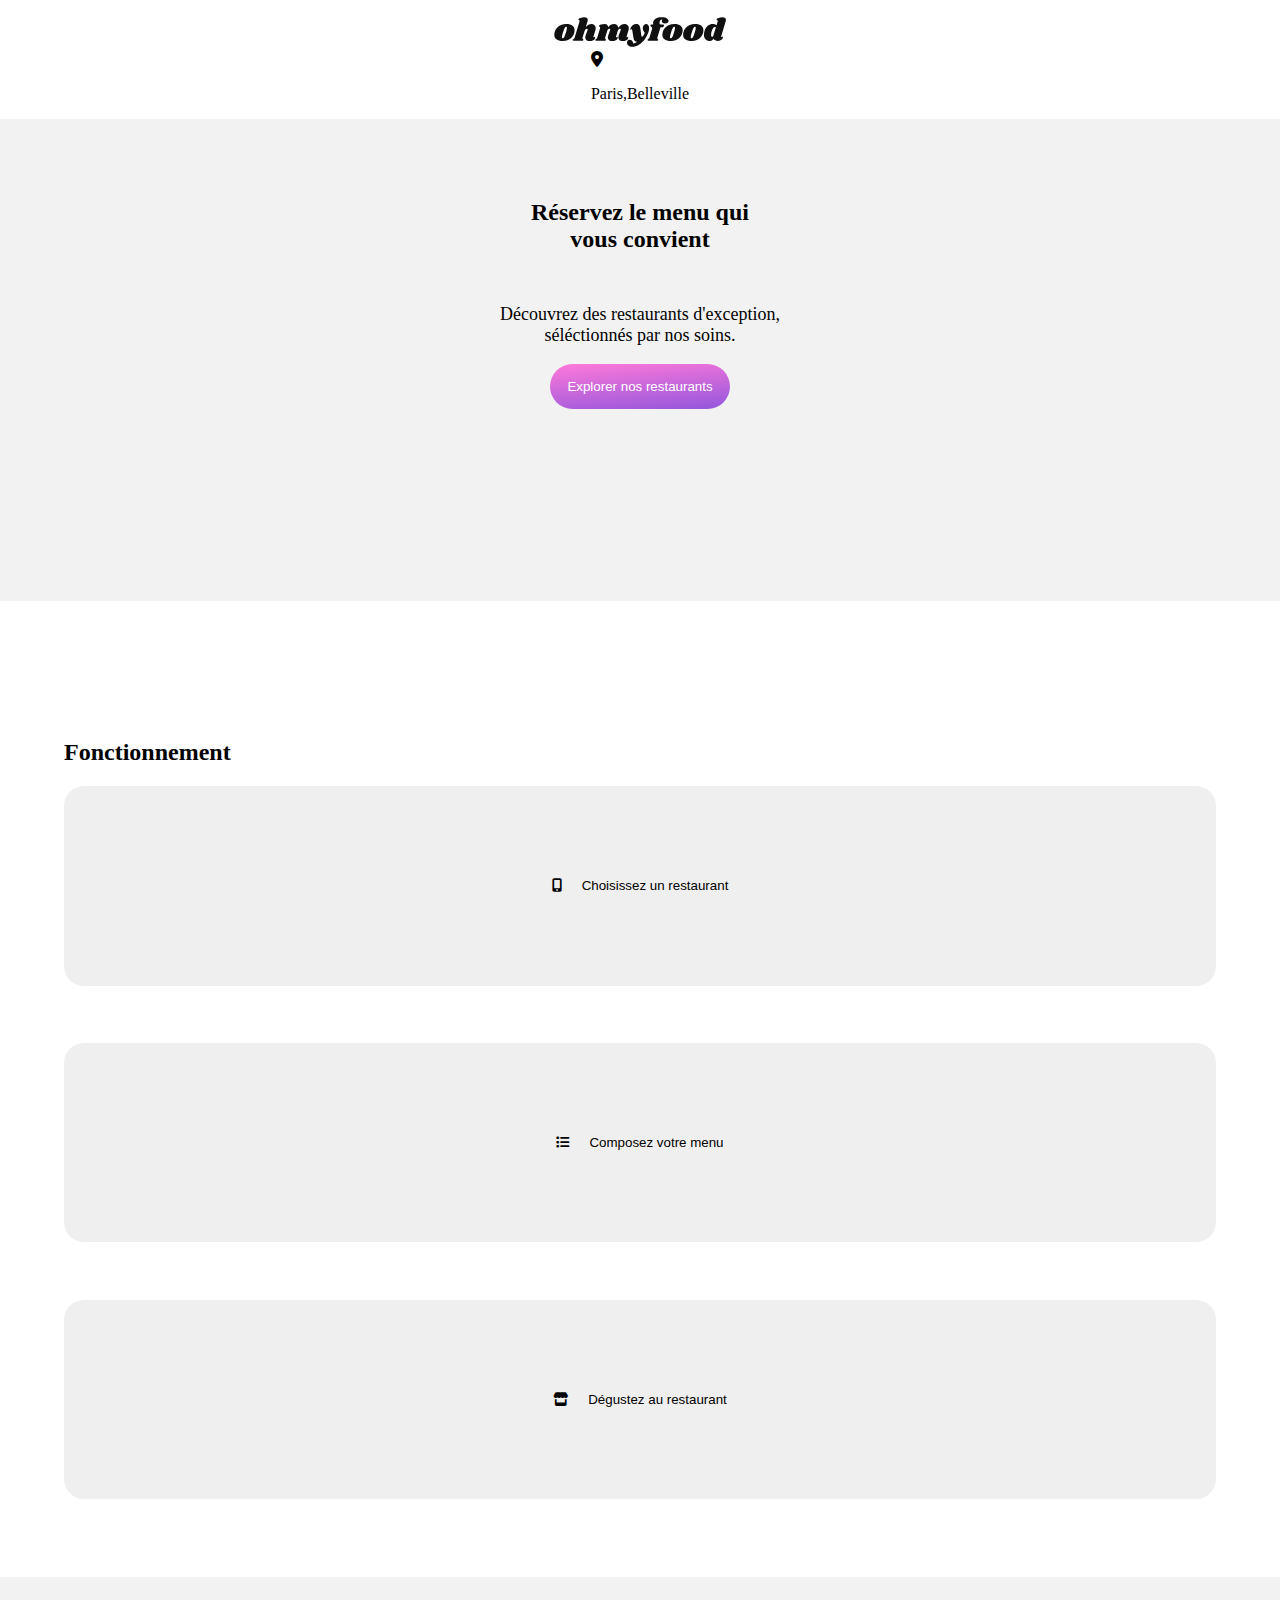
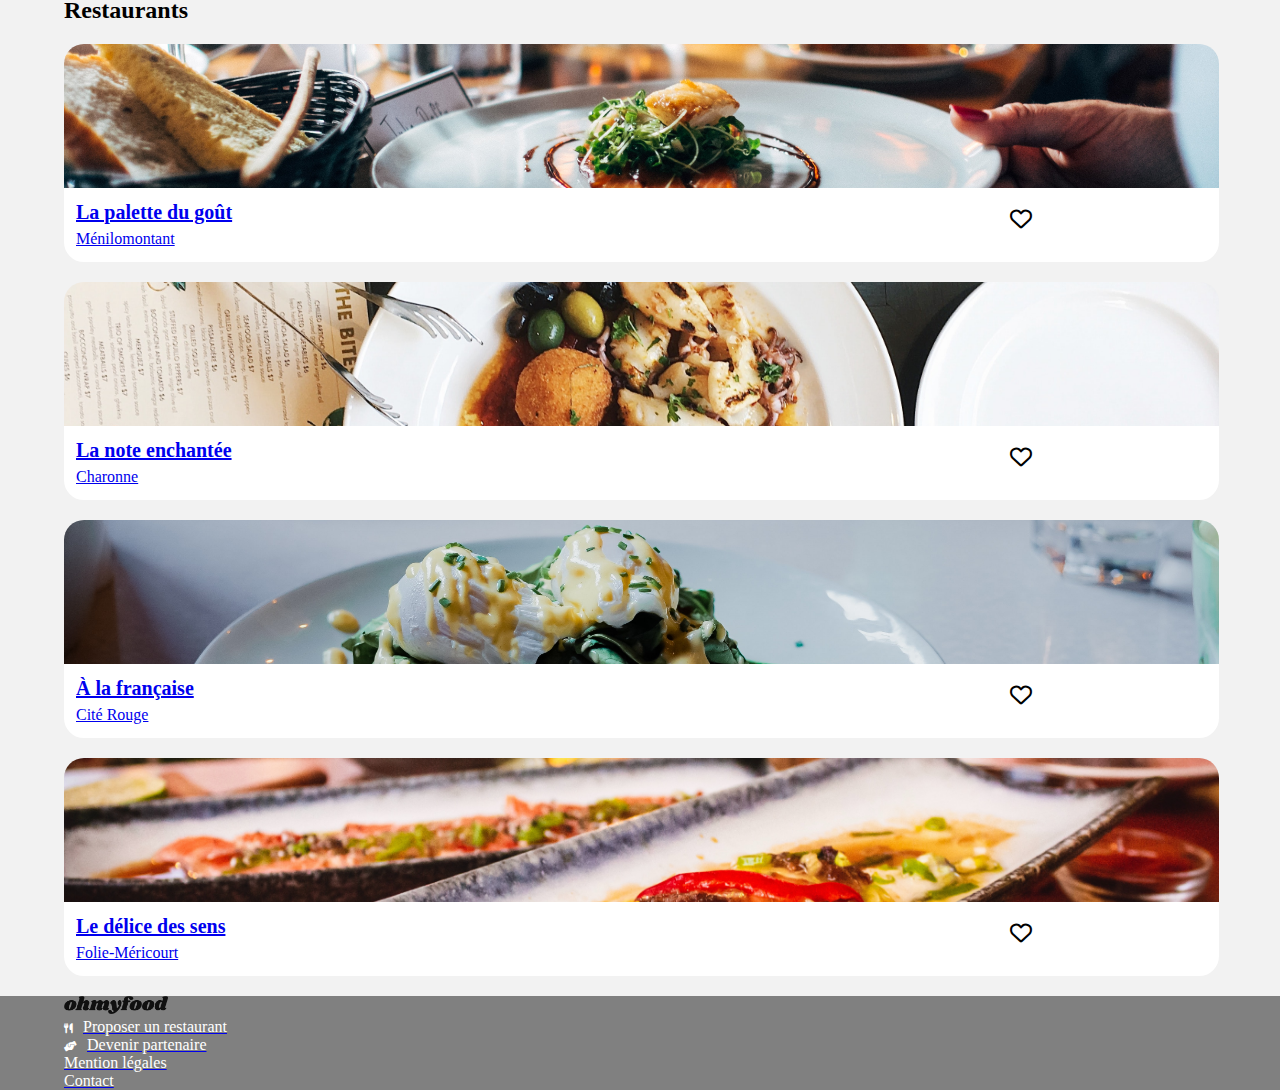
==== commit b4f21a74: "Modification structure sass" ====
--- a/Acceuil.html
+++ b/Acceuil.html
@@ -6,7 +6,7 @@
     <meta name="viewport" content="width=device-width, initial-scale=1.0">
     <title>Acceuil</title>
     <link rel="stylesheet" href="https://cdnjs.cloudflare.com/ajax/libs/font-awesome/6.0.0/css/all.min.css">
-    <link rel="stylesheet" href="Styles.css">
+    <link rel="stylesheet" href="public/css/Styles.css">
 </head>
 <body>
 
--- a/public/css/Styles.css
+++ b/public/css/Styles.css
@@ -0,0 +1,161 @@
+.btn--menu {
+  height: 5vh;
+  width: 20vh;
+  background: linear-gradient(355deg, #9356DC, #FF79DA);
+  border: none;
+  border-radius: 25px;
+  margin-bottom: 15%;
+}
+
+.btn--fonctionnement {
+  padding: 8%;
+  border: none;
+  border-radius: 20px;
+  margin-bottom: 5%;
+}
+
+.btn--text {
+  margin-left: 20px;
+}
+
+.btn--wtext {
+  color: white;
+}
+
+body {
+  margin: 0;
+}
+
+header {
+  display: -webkit-box;
+  display: -ms-flexbox;
+  display: flex;
+  -webkit-box-orient: vertical;
+  -webkit-box-direction: normal;
+      -ms-flex-direction: column;
+          flex-direction: column;
+  -webkit-box-align: center;
+      -ms-flex-align: center;
+          align-items: center;
+}
+
+header img {
+  height: 3.3vh;
+  width: auto;
+  margin-top: 10%;
+}
+
+#description {
+  display: -webkit-box;
+  display: -ms-flexbox;
+  display: flex;
+  -webkit-box-orient: vertical;
+  -webkit-box-direction: normal;
+      -ms-flex-direction: column;
+          flex-direction: column;
+  text-align: center;
+  -webkit-box-align: center;
+      -ms-flex-align: center;
+          align-items: center;
+  background-color: #f2f2f2;
+}
+
+#description h1 {
+  margin-bottom: 4%;
+  padding-top: 5%;
+  font-size: 24px;
+}
+
+#description p {
+  margin-top: 0;
+  font-size: 18px;
+}
+
+#fonctionnement {
+  display: -webkit-box;
+  display: -ms-flexbox;
+  display: flex;
+  -webkit-box-orient: vertical;
+  -webkit-box-direction: normal;
+      -ms-flex-direction: column;
+          flex-direction: column;
+  margin-bottom: 20px;
+  padding: 0 5%;
+}
+
+#fonctionnement h2 {
+  margin-top: 12%;
+}
+
+#restaurants {
+  display: -ms-grid;
+  display: grid;
+  background-color: #f2f2f2;
+  padding-left: 5%;
+}
+
+#restaurants h3 {
+  font-size: 20px;
+}
+
+#restaurants img {
+  height: 16vh;
+  width: 100%;
+  -o-object-fit: cover;
+     object-fit: cover;
+  border-top-left-radius: 20px;
+  border-top-right-radius: 20px;
+}
+
+.restaurants__cartes {
+  margin-bottom: 20px;
+  width: 95%;
+}
+
+.restaurants__cartes__description {
+  background-color: #fff;
+  border-bottom-left-radius: 20px;
+  border-bottom-right-radius: 20px;
+  border: 2px solid #fff;
+  margin-top: -5px;
+}
+
+.restaurants__cartes__description h3 {
+  margin: 12px 0 6px 10px;
+}
+
+.restaurants__cartes__description p {
+  margin: 0 0 0 10px;
+}
+
+.coeurs {
+  display: -webkit-box;
+  display: -ms-flexbox;
+  display: flex;
+  margin: -40px 100% 30px 82%;
+  font-size: 22px;
+}
+
+footer {
+  padding-left: 5%;
+  background-color: grey;
+}
+
+footer img {
+  height: 18px;
+  width: auto;
+}
+
+footer ul {
+  display: contents;
+}
+
+footer li {
+  list-style-type: none;
+  color: #fff;
+}
+
+footer i {
+  margin-right: 10px;
+  font-size: 10px;
+}
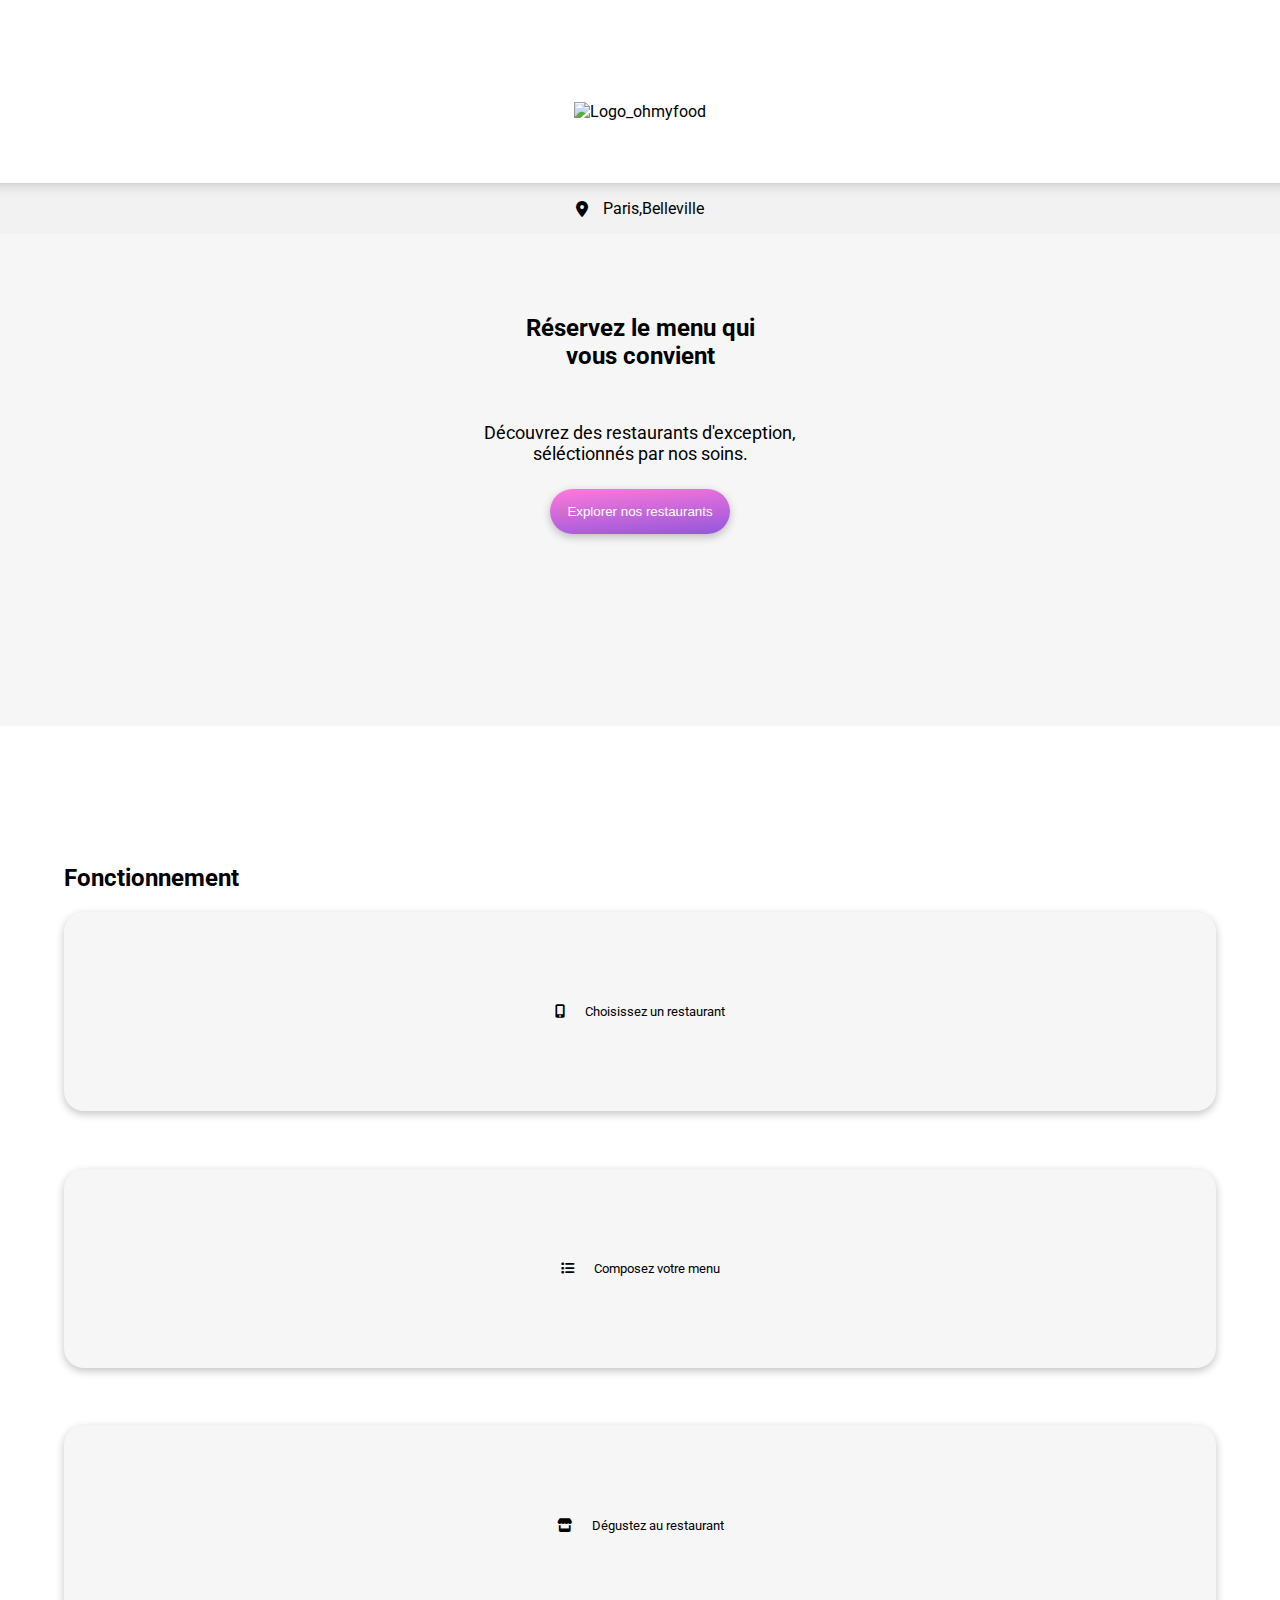
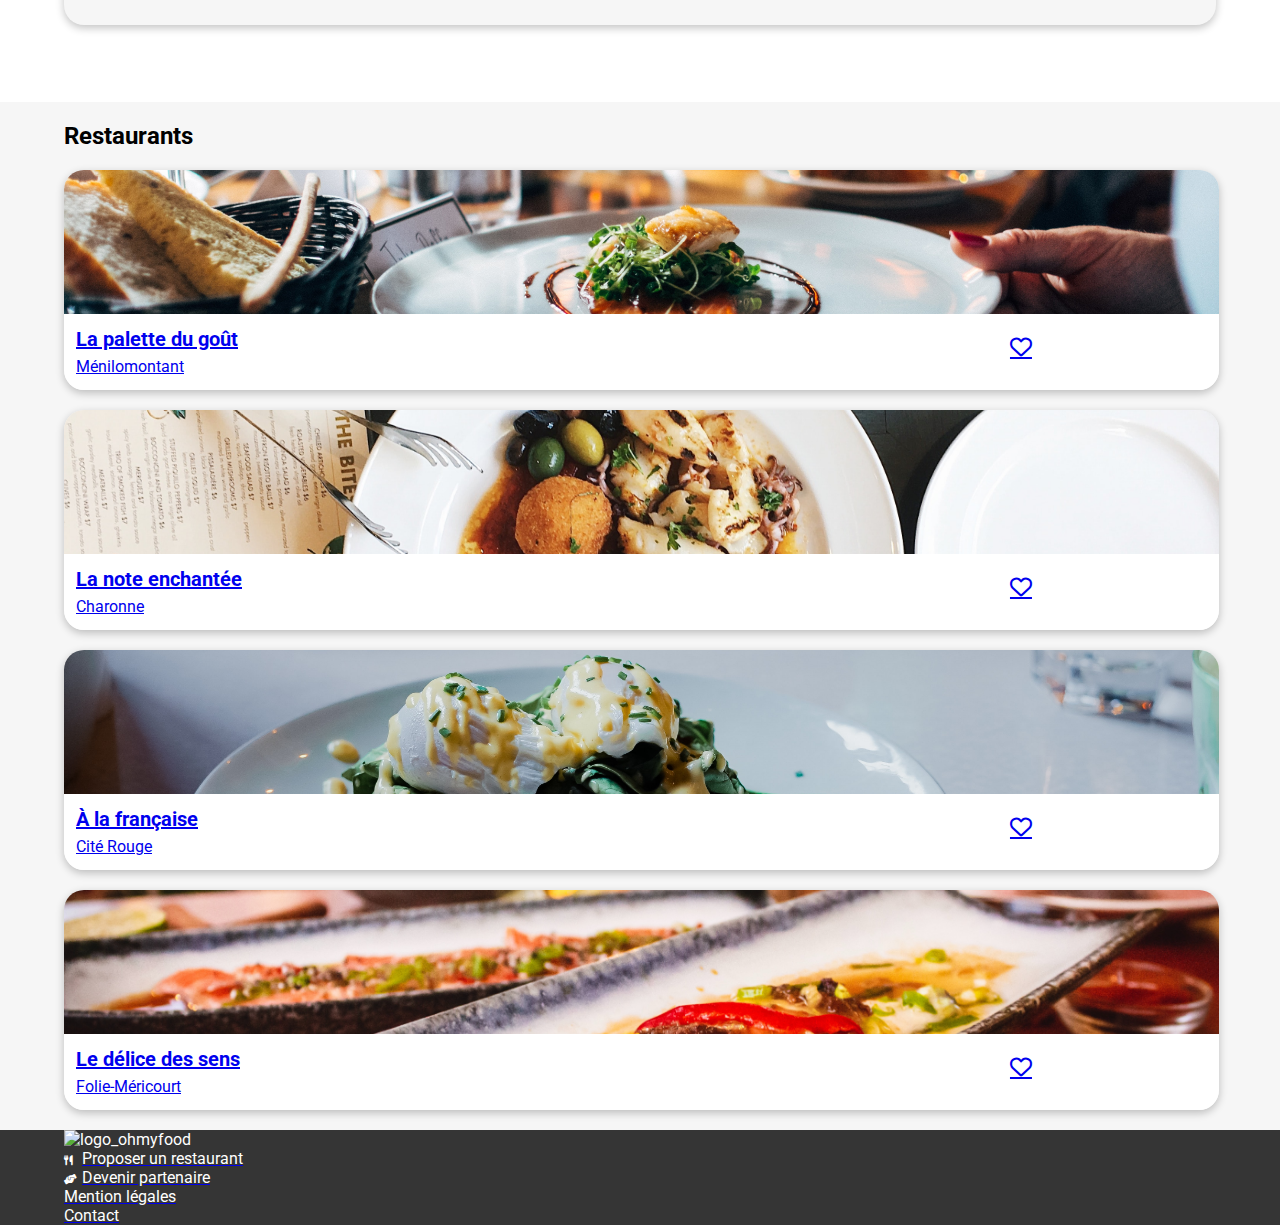
==== commit 133cc49d: "Ajouts pages restaurant et modification bouton" ====
--- a/Acceuil.html
+++ b/Acceuil.html
@@ -11,75 +11,73 @@
 <body>
 
     <header> 
-        <div><img src="images/logo/ohmyfood@2x.svg" alt="Logo_ohmyfood"></div>
+        <div id="logo"><img src="images/logo/ohmyfood.svg" alt="Logo_ohmyfood"></div>
         <div id="location">
             <i class="fa-solid fa-location-dot"></i><p>Paris,Belleville</p>
         </div>
     </header>
 
-    <section id="description">
-        <h1>Réservez le menu qui <br> vous convient</h1>
-        <p>Découvrez des restaurants d'exception,<br> séléctionnés par nos soins.</p>
-        <button class="btn btn--menu"><span class="btn--wtext">Explorer nos restaurants</span></button>
-    </section>
+    <main>
+        <section id="description">
+            <h1>Réservez le menu qui <br> vous convient</h1>
+            <p>Découvrez des restaurants d'exception,<br> séléctionnés par nos soins.</p>
+            <button class="btn btn--menu btn--gradient"><span class="btn--wtext">Explorer nos restaurants</span></button>
+        </section>
 
-    <section id="fonctionnement">
-        <h2>Fonctionnement</h2>
-        <button class="btn btn--fonctionnement btn--background"><i class="fa-solid fa-mobile-screen-button"></i><span class="btn--text">Choisissez un restaurant</span></button>
-        <button class="btn btn--fonctionnement btn--background"><i class="fa-solid fa-list"></i><span class="btn--text">Composez votre menu</span></button>
-        <button class="btn btn--fonctionnement btn--background"><i class="fa-solid fa-store"></i><span class="btn--text">Dégustez au restaurant</span></button>
-    </section>
+        <section id="fonctionnement">
+            <h2>Fonctionnement</h2>
+            <button class="btn btn--fonctionnement btn--background"><i class="fa-solid fa-mobile-screen-button"></i><span class="btn--text">Choisissez un restaurant</span></button>
+            <button class="btn btn--fonctionnement btn--background"><i class="fa-solid fa-list"></i><span class="btn--text">Composez votre menu</span></button>
+            <button class="btn btn--fonctionnement btn--background"><i class="fa-solid fa-store"></i><span class="btn--text">Dégustez au restaurant</span></button>
+        </section>
 
-    <section id="restaurants">
-        <h2>Restaurants</h2>
-        
-        <a href="#">
-            <article class="restaurants__cartes"><img src="images/restaurants/la_palette_du_gout.jpg" alt="la palette du goût">
-                <article class="restaurants__cartes__description">
-                    <h3>La palette du goût</h3>
-                    <p>Ménilomontant</p>
-                </a>
-                    <aside class="coeurs"><i class="fa-regular fa-heart"></i></aside>
+        <section id="restaurants">
+            <h2>Restaurants</h2>
+            
+            <a href="#">
+                <article class="restaurants__cartes"><img src="images/restaurants/la_palette_du_gout.jpg" alt="la palette du goût">
+                    <div class="restaurants__cartes__description">
+                        <h3>La palette du goût</h3>
+                        <p>Ménilomontant</p>
+                        <span class="coeurs"><i class="fa-regular fa-heart"></i></span>
+                    </div>
                 </article>
-            </article>
-        
+            </a>
 
-        <a href="#">
-            <article class="restaurants__cartes"><img src="images/restaurants/la_note_enchantee.jpg" alt="la note enchantée">
-                <article class="restaurants__cartes__description">
-                    <h3>La note enchantée</h3>
-                    <p>Charonne</p>
-                </a>
-                    <aside class="coeurs"><i class="fa-regular fa-heart"></i></aside>
+            <a href="#">
+                <article class="restaurants__cartes"><img src="images/restaurants/la_note_enchantee.jpg" alt="la note enchantée">
+                    <div class="restaurants__cartes__description">
+                        <h3>La note enchantée</h3>
+                        <p>Charonne</p>
+                        <span class="coeurs"><i class="fa-regular fa-heart"></i></span>
+                    </div>
                 </article>
-            </article>
-            
+            </a>
 
-        <a href="#">
-            <article class="restaurants__cartes"><img src="images/restaurants/a_la_francaise.jpg" alt="à la française">
-                <article class="restaurants__cartes__description">
-                    <h3>À la française</h3>
-                    <p>Cité Rouge</p>
-                </a>
-                    <aside class="coeurs"><i class="fa-regular fa-heart"></i></aside>
+            <a href="../P3_ohmyfood_Killian_Lanoe/html/francaise.html">
+                <article class="restaurants__cartes"><img src="images/restaurants/a_la_francaise.jpg" alt="à la française">
+                    <div class="restaurants__cartes__description">
+                        <h3>À la française</h3>
+                        <p>Cité Rouge</p>
+                        <span class="coeurs"><i class="fa-regular fa-heart"></i></span>
+                    </div>
                 </article>
-            </article>
-        
+            </a>
 
-        <a href="#">
-            <article class="restaurants__cartes"><img src="images/restaurants/le_delice_des_sens.jpg" alt="le délice des sens">
-                <article class="restaurants__cartes__description">
-                    <h3>Le délice des sens</h3>
-                    <p>Folie-Méricourt</p>
-                </a>
-                    <aside class="coeurs"><i class="fa-regular fa-heart"></i></aside>
+            <a href="#">
+                <article class="restaurants__cartes"><img src="images/restaurants/le_delice_des_sens.jpg" alt="le délice des sens">
+                    <div class="restaurants__cartes__description">
+                        <h3>Le délice des sens</h3>
+                        <p>Folie-Méricourt</p>
+                        <span class="coeurs"><i class="fa-regular fa-heart"></i></span>
+                    </div>
                 </article>
-            </article>
-        
-    </section>
-
+            </a>
+        </section>
+    </main>
+    
     <footer>
-        <img src="images/logo/ohmyfood.png" alt="logo_ohmyfood">
+        <img src="images/logo/ohmyfood--white.svg" alt="logo_ohmyfood">
         <ul>
             <a href="#"><li><i class="fa-solid fa-utensils"></i>Proposer un restaurant</li></a>
             <a href="#"><li><i class="fa-solid fa-handshake-angle"></i>Devenir partenaire</li></a>
--- a/public/css/Styles.css
+++ b/public/css/Styles.css
@@ -1,3 +1,13 @@
+@import url("https://fonts.googleapis.com/css2?family=Raleway:wght@500&family=Shrikhand&display=swap");
+@import url("https://fonts.googleapis.com/css2?family=Raleway:wght@500&family=Roboto&family=Shrikhand&display=swap");
+body {
+  font-family: "Roboto", sans-serif;
+}
+
+.btn--text {
+  font-family: "Roboto", sans-serif;
+}
+
 .btn--menu {
   height: 5vh;
   width: 20vh;
@@ -5,6 +15,8 @@
   border: none;
   border-radius: 25px;
   margin-bottom: 15%;
+  -webkit-box-shadow: rgba(0, 0, 0, 0.24) 0px 3px 8px;
+          box-shadow: rgba(0, 0, 0, 0.24) 0px 3px 8px;
 }
 
 .btn--fonctionnement {
@@ -12,6 +24,9 @@
   border: none;
   border-radius: 20px;
   margin-bottom: 5%;
+  background: #F6F6F6;
+  -webkit-box-shadow: rgba(0, 0, 0, 0.24) 0px 3px 8px;
+          box-shadow: rgba(0, 0, 0, 0.24) 0px 3px 8px;
 }
 
 .btn--text {
@@ -42,7 +57,38 @@
 header img {
   height: 3.3vh;
   width: auto;
-  margin-top: 10%;
+  margin-top: 8%;
+  margin-bottom: 4%;
+}
+
+#logo {
+  display: -webkit-box;
+  display: -ms-flexbox;
+  display: flex;
+  -webkit-box-pack: center;
+      -ms-flex-pack: center;
+          justify-content: center;
+  width: 100%;
+}
+
+#location {
+  display: -webkit-box;
+  display: -ms-flexbox;
+  display: flex;
+  -webkit-box-align: center;
+      -ms-flex-align: center;
+          align-items: center;
+  -webkit-box-pack: center;
+      -ms-flex-pack: center;
+          justify-content: center;
+  width: 100%;
+  background: #F2F2F2;
+  -webkit-box-shadow: black 0px 26px 22px -38px inset;
+          box-shadow: black 0px 26px 22px -38px inset;
+}
+
+#location p {
+  margin-left: 15px;
 }
 
 #description {
@@ -57,7 +103,7 @@
   -webkit-box-align: center;
       -ms-flex-align: center;
           align-items: center;
-  background-color: #f2f2f2;
+  background-color: #F6F6F6;
 }
 
 #description h1 {
@@ -68,6 +114,7 @@
 
 #description p {
   margin-top: 0;
+  margin-bottom: 25px;
   font-size: 18px;
 }
 
@@ -90,7 +137,7 @@
 #restaurants {
   display: -ms-grid;
   display: grid;
-  background-color: #f2f2f2;
+  background-color: #F6F6F6;
   padding-left: 5%;
 }
 
@@ -110,6 +157,9 @@
 .restaurants__cartes {
   margin-bottom: 20px;
   width: 95%;
+  border-radius: 20px;
+  -webkit-box-shadow: rgba(0, 0, 0, 0.24) 0px 3px 8px;
+          box-shadow: rgba(0, 0, 0, 0.24) 0px 3px 8px;
 }
 
 .restaurants__cartes__description {
@@ -138,12 +188,13 @@
 
 footer {
   padding-left: 5%;
-  background-color: grey;
+  background-color: #353535;
 }
 
 footer img {
   height: 18px;
   width: auto;
+  color: white;
 }
 
 footer ul {
@@ -156,6 +207,7 @@
 }
 
 footer i {
-  margin-right: 10px;
+  margin-right: 6px;
   font-size: 10px;
-}
+  width: 12px;
+}
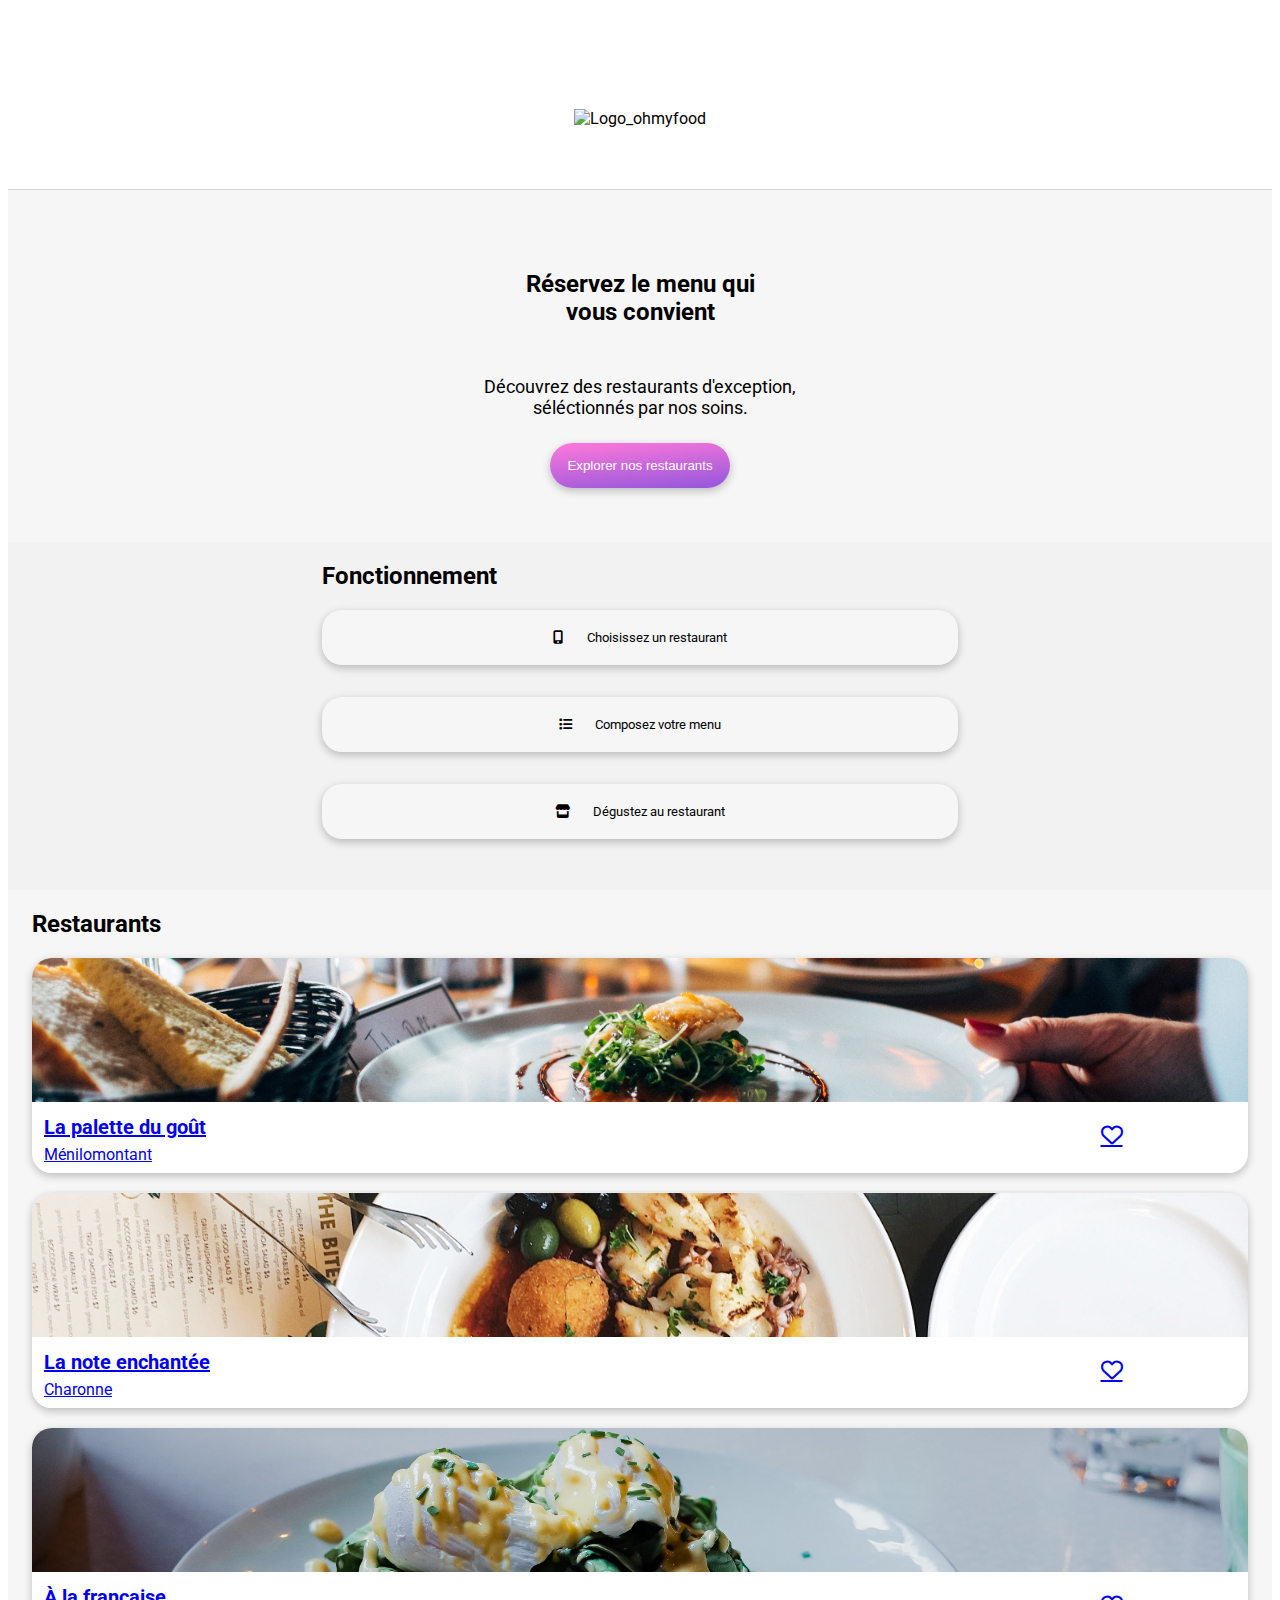
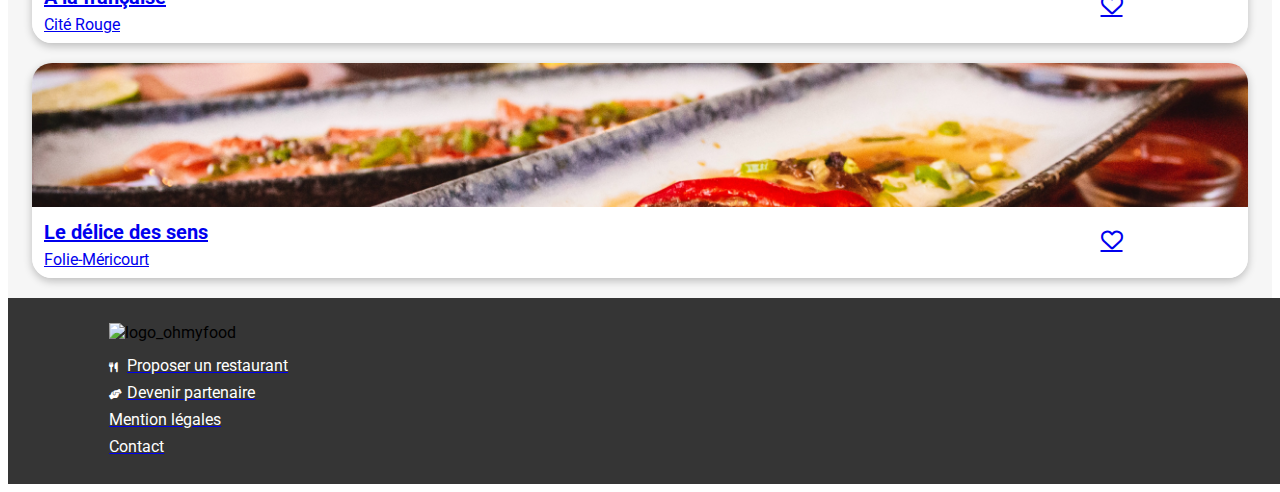
==== commit b27ae60f: "Modifications Stucture code" ====
--- a/Acceuil.html
+++ b/Acceuil.html
@@ -6,8 +6,9 @@
     <meta name="viewport" content="width=device-width, initial-scale=1.0">
     <title>Acceuil</title>
     <link rel="stylesheet" href="https://cdnjs.cloudflare.com/ajax/libs/font-awesome/6.0.0/css/all.min.css">
-    <link rel="stylesheet" href="public/css/Styles.css">
+    <link rel="stylesheet" href="/public/css/Styles.css">
 </head>
+
 <body>
 
     <header> 
@@ -26,30 +27,43 @@
 
         <section id="fonctionnement">
             <h2>Fonctionnement</h2>
-            <button class="btn btn--fonctionnement btn--background"><i class="fa-solid fa-mobile-screen-button"></i><span class="btn--text">Choisissez un restaurant</span></button>
-            <button class="btn btn--fonctionnement btn--background"><i class="fa-solid fa-list"></i><span class="btn--text">Composez votre menu</span></button>
-            <button class="btn btn--fonctionnement btn--background"><i class="fa-solid fa-store"></i><span class="btn--text">Dégustez au restaurant</span></button>
+            <button class="btn btn--fonctionnement btn--background">
+                <i class="fa-solid fa-mobile-screen-button"></i>
+                <span class="btn--text">Choisissez un restaurant</span>
+            </button>
+
+            <button class="btn btn--fonctionnement btn--background">
+                <i class="fa-solid fa-list"></i>
+                <span class="btn--text">Composez votre menu</span>
+            </button>
+            
+            <button class="btn btn--fonctionnement btn--background">
+                <i class="fa-solid fa-store"></i>
+                <span class="btn--text">Dégustez au restaurant</span>
+            </button>
         </section>
 
         <section id="restaurants">
             <h2>Restaurants</h2>
             
-            <a href="#">
+            <a href="../P3_ohmyfood_Killian_Lanoe/html/palette.html">
                 <article class="restaurants__cartes"><img src="images/restaurants/la_palette_du_gout.jpg" alt="la palette du goût">
                     <div class="restaurants__cartes__description">
                         <h3>La palette du goût</h3>
                         <p>Ménilomontant</p>
-                        <span class="coeurs"><i class="fa-regular fa-heart"></i></span>
+                        <span class="coeur"><i class="fa-regular fa-heart"></i></span>
                     </div>
                 </article>
             </a>
 
-            <a href="#">
-                <article class="restaurants__cartes"><img src="images/restaurants/la_note_enchantee.jpg" alt="la note enchantée">
+            <a href="html/note.html">
+                <article class="restaurants__cartes">
+                    <img src="images/restaurants/la_note_enchantee.jpg" alt="la note enchantée">
+
                     <div class="restaurants__cartes__description">
-                        <h3>La note enchantée</h3>
-                        <p>Charonne</p>
-                        <span class="coeurs"><i class="fa-regular fa-heart"></i></span>
+                        <div><h3>La note enchantée</h3>
+                        <p>Charonne</p></div>
+                     <div><span class="coeur"><i class="fa-regular fa-heart"></i></span></div>
                     </div>
                 </article>
             </a>
@@ -59,17 +73,17 @@
                     <div class="restaurants__cartes__description">
                         <h3>À la française</h3>
                         <p>Cité Rouge</p>
-                        <span class="coeurs"><i class="fa-regular fa-heart"></i></span>
+                        <span class="coeur"><i class="fa-regular fa-heart"></i></span>
                     </div>
                 </article>
             </a>
 
-            <a href="#">
+            <a href="../P3_ohmyfood_Killian_Lanoe/html/delice.html">
                 <article class="restaurants__cartes"><img src="images/restaurants/le_delice_des_sens.jpg" alt="le délice des sens">
                     <div class="restaurants__cartes__description">
                         <h3>Le délice des sens</h3>
                         <p>Folie-Méricourt</p>
-                        <span class="coeurs"><i class="fa-regular fa-heart"></i></span>
+                        <span class="coeur"><i class="fa-regular fa-heart"></i></span>
                     </div>
                 </article>
             </a>
--- a/public/css/Styles.css
+++ b/public/css/Styles.css
@@ -11,22 +11,35 @@
 .btn--menu {
   height: 5vh;
   width: 20vh;
-  background: linear-gradient(355deg, #9356DC, #FF79DA);
   border: none;
   border-radius: 25px;
-  margin-bottom: 15%;
+  margin-bottom: 6vh;
   -webkit-box-shadow: rgba(0, 0, 0, 0.24) 0px 3px 8px;
           box-shadow: rgba(0, 0, 0, 0.24) 0px 3px 8px;
 }
 
+.btn--gradient {
+  background: linear-gradient(355deg, #9356DC, #FF79DA);
+}
+
 .btn--fonctionnement {
-  padding: 8%;
+  padding: 20px;
   border: none;
   border-radius: 20px;
   margin-bottom: 5%;
   background: #F6F6F6;
   -webkit-box-shadow: rgba(0, 0, 0, 0.24) 0px 3px 8px;
           box-shadow: rgba(0, 0, 0, 0.24) 0px 3px 8px;
+  width: 100%;
+}
+
+.btn--fonctionnement:hover {
+  background-color: #f4eefc;
+}
+
+.btn--margin {
+  margin-top: 3vh;
+  margin-bottom: 7vh;
 }
 
 .btn--text {
@@ -35,10 +48,6 @@
 
 .btn--wtext {
   color: white;
-}
-
-body {
-  margin: 0;
 }
 
 header {
@@ -54,20 +63,31 @@
           align-items: center;
 }
 
-header img {
+header #logo {
+  display: -webkit-box;
+  display: -ms-flexbox;
+  display: flex;
+  -webkit-box-pack: center;
+      -ms-flex-pack: center;
+          justify-content: center;
+  width: 100%;
+}
+
+header #logo img {
   height: 3.3vh;
   width: auto;
   margin-top: 8%;
   margin-bottom: 4%;
 }
 
-#logo {
-  display: -webkit-box;
-  display: -ms-flexbox;
-  display: flex;
-  -webkit-box-pack: center;
-      -ms-flex-pack: center;
-          justify-content: center;
+#background__restaurant {
+  width: 100%;
+  height: 26vh;
+}
+
+#background__restaurant img {
+  -o-object-fit: cover;
+     object-fit: cover;
   width: 100%;
 }
 
@@ -104,6 +124,7 @@
       -ms-flex-align: center;
           align-items: center;
   background-color: #F6F6F6;
+  width: 100%;
 }
 
 #description h1 {
@@ -119,26 +140,23 @@
 }
 
 #fonctionnement {
-  display: -webkit-box;
-  display: -ms-flexbox;
-  display: flex;
-  -webkit-box-orient: vertical;
-  -webkit-box-direction: normal;
-      -ms-flex-direction: column;
-          flex-direction: column;
   margin-bottom: 20px;
-  padding: 0 5%;
+  margin-left: 15px;
+  margin-right: 15px;
 }
 
 #fonctionnement h2 {
-  margin-top: 12%;
+  margin-top: 20px;
 }
 
 #restaurants {
   display: -ms-grid;
   display: grid;
   background-color: #F6F6F6;
-  padding-left: 5%;
+  width: 100%;
+  -webkit-box-pack: center;
+      -ms-flex-pack: center;
+          justify-content: center;
 }
 
 #restaurants h3 {
@@ -156,7 +174,7 @@
 
 .restaurants__cartes {
   margin-bottom: 20px;
-  width: 95%;
+  width: 95vw;
   border-radius: 20px;
   -webkit-box-shadow: rgba(0, 0, 0, 0.24) 0px 3px 8px;
           box-shadow: rgba(0, 0, 0, 0.24) 0px 3px 8px;
@@ -178,35 +196,122 @@
   margin: 0 0 0 10px;
 }
 
-.coeurs {
-  display: -webkit-box;
-  display: -ms-flexbox;
-  display: flex;
-  margin: -40px 100% 30px 82%;
+.coeur {
+  display: -webkit-box;
+  display: -ms-flexbox;
+  display: flex;
+  margin: -40px 100% 25px 88%;
   font-size: 22px;
 }
 
+main {
+  display: -webkit-box;
+  display: -ms-flexbox;
+  display: flex;
+  -webkit-box-orient: vertical;
+  -webkit-box-direction: normal;
+      -ms-flex-direction: column;
+          flex-direction: column;
+  -webkit-box-align: center;
+      -ms-flex-align: center;
+          align-items: center;
+  background-color: #F2F2F2;
+  border-top-left-radius: 25px;
+  border-top-right-radius: 25px;
+  margin-top: -50px;
+  position: relative;
+}
+
+.entrees p, .plats p, .desserts p {
+  -webkit-text-decoration: underline #99E2D0 4px;
+          text-decoration: underline #99E2D0 4px;
+  text-underline-offset: 6px;
+  margin-bottom: 22px;
+}
+
+.nom_restaurant {
+  display: -webkit-box;
+  display: -ms-flexbox;
+  display: flex;
+  -webkit-box-align: center;
+      -ms-flex-align: center;
+          align-items: center;
+  margin-left: 8%;
+  width: 100%;
+}
+
+.nom_restaurant h1 {
+  margin-right: 20vw;
+  font-size: 26px;
+}
+
+.nom_restaurant i {
+  font-size: 20px;
+}
+
+.menu {
+  border: 2px solid #fff;
+  width: 90vw;
+  margin-bottom: 15px;
+  border-radius: 12px;
+  background-color: #fff;
+  -webkit-box-shadow: rgba(0, 0, 0, 0.24) 0px 3px 8px;
+          box-shadow: rgba(0, 0, 0, 0.24) 0px 3px 8px;
+}
+
+.menu h2 {
+  margin: 10px 10px 6px 10px;
+  font-size: 16px;
+}
+
+.menu p {
+  margin: 0px 10px 10px 10px;
+  width: 100%;
+  height: 16px;
+  font-size: 13.5px;
+  text-decoration: none;
+}
+
+.prix {
+  display: -webkit-box;
+  display: -ms-flexbox;
+  display: flex;
+  -webkit-box-orient: horizontal;
+  -webkit-box-direction: reverse;
+      -ms-flex-direction: row-reverse;
+          flex-direction: row-reverse;
+  margin-top: -24px;
+  margin-right: 5vw;
+  padding-bottom: 10px;
+  font-weight: bold;
+}
+
 footer {
-  padding-left: 5%;
+  padding-left: 8%;
   background-color: #353535;
+  width: 100%;
 }
 
 footer img {
   height: 18px;
   width: auto;
-  color: white;
+  margin-top: 25px;
+  margin-bottom: 8px;
 }
 
 footer ul {
-  display: contents;
-}
-
-footer li {
+  padding: 0 0 20px 0;
+  margin-top: 6px;
+  margin-bottom: 0;
+}
+
+footer ul li {
   list-style-type: none;
   color: #fff;
-}
-
-footer i {
+  padding-bottom: 8px;
+}
+
+footer ul li i {
   margin-right: 6px;
   font-size: 10px;
   width: 12px;
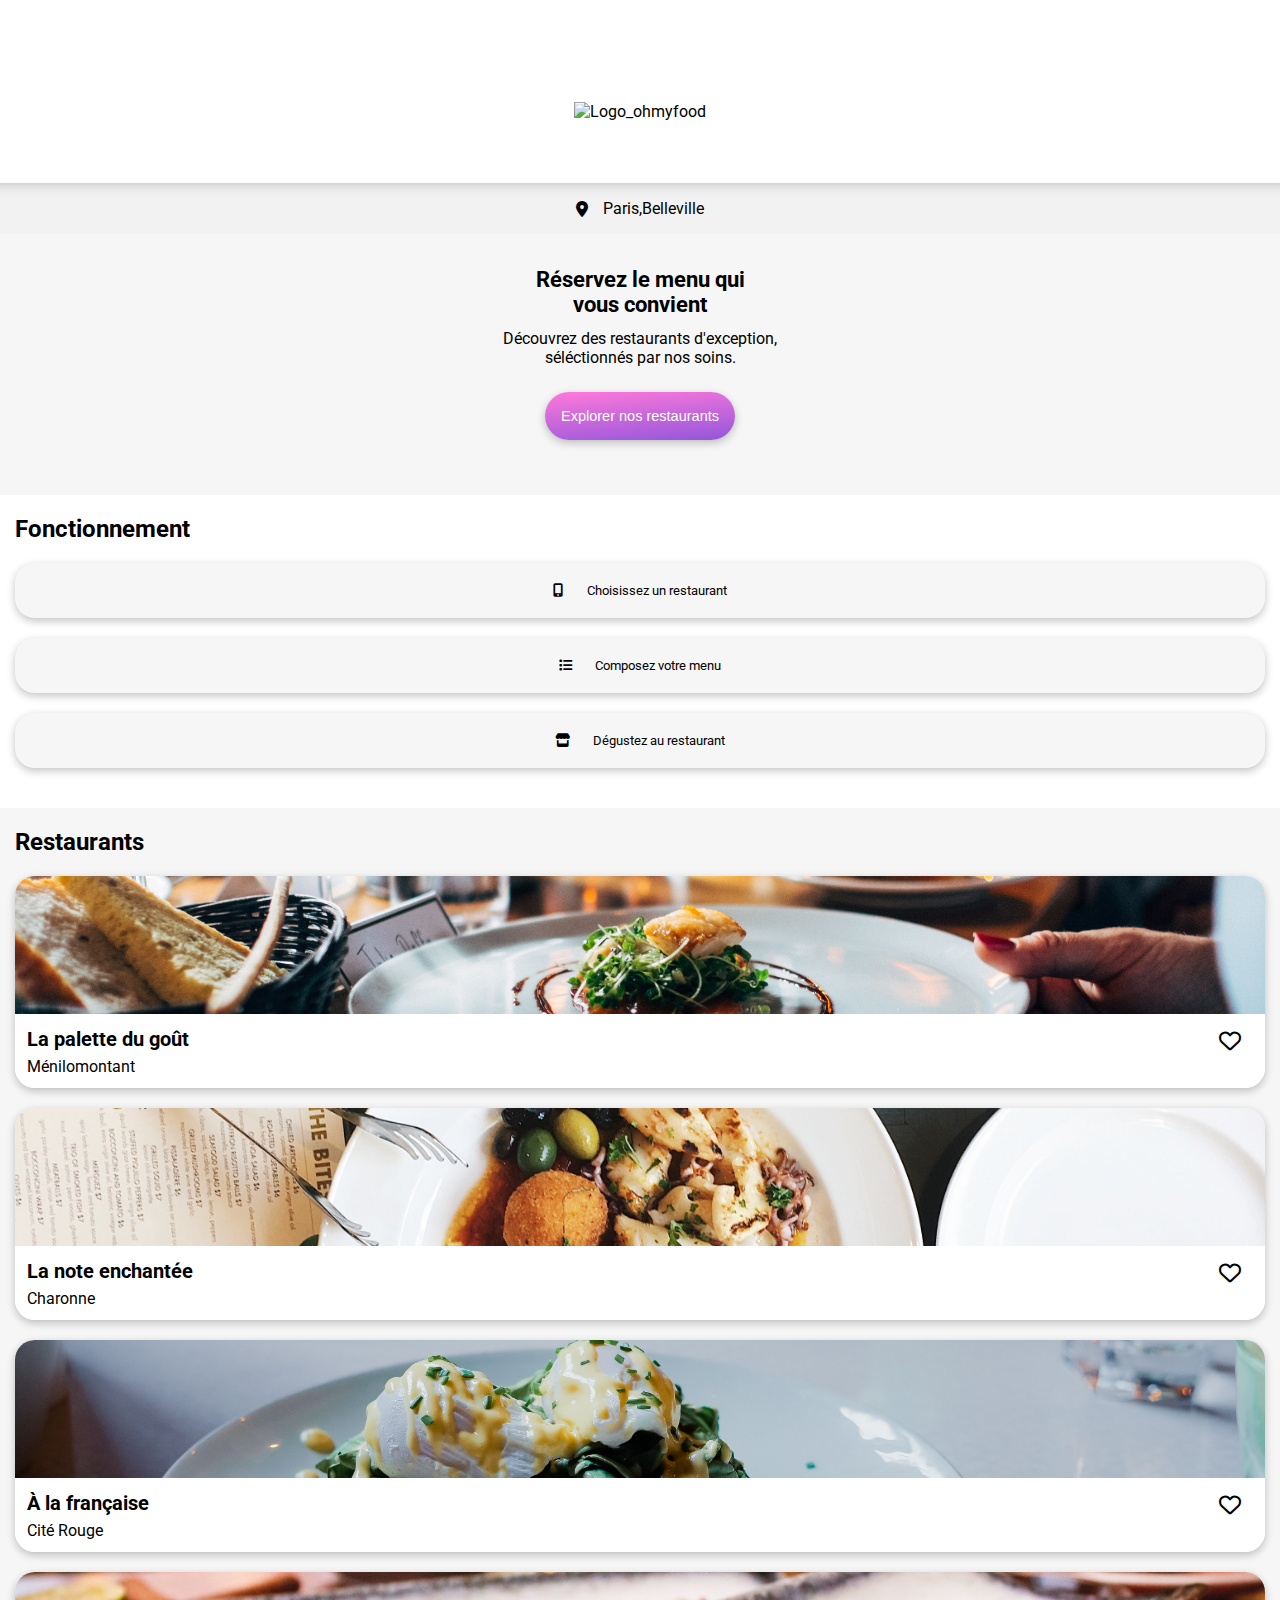
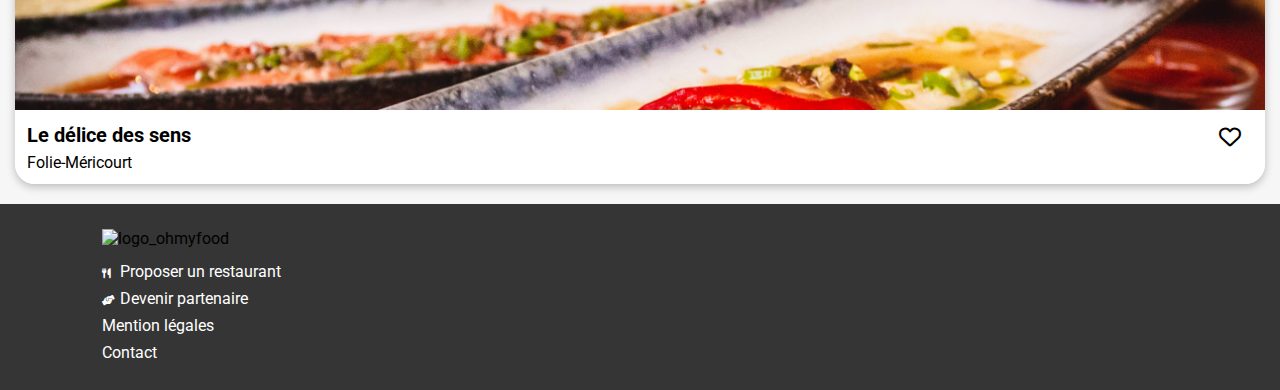
==== commit d4a017c9: "Modifications Scss & Html" ====
--- a/Acceuil.html
+++ b/Acceuil.html
@@ -6,7 +6,7 @@
     <meta name="viewport" content="width=device-width, initial-scale=1.0">
     <title>Acceuil</title>
     <link rel="stylesheet" href="https://cdnjs.cloudflare.com/ajax/libs/font-awesome/6.0.0/css/all.min.css">
-    <link rel="stylesheet" href="/public/css/Styles.css">
+    <link rel="stylesheet" href="./public/css/Styles.css">
 </head>
 
 <body>
@@ -22,7 +22,11 @@
         <section id="description">
             <h1>Réservez le menu qui <br> vous convient</h1>
             <p>Découvrez des restaurants d'exception,<br> séléctionnés par nos soins.</p>
-            <button class="btn btn--menu btn--gradient"><span class="btn--wtext">Explorer nos restaurants</span></button>
+            
+            <form action="#restaurants">
+                <button class="btn btn--menu btn--gradient"><span class="btn--wtext">Explorer nos restaurants</span></button>
+            </form>
+
         </section>
 
         <section id="fonctionnement">
@@ -46,44 +50,66 @@
         <section id="restaurants">
             <h2>Restaurants</h2>
             
-            <a href="../P3_ohmyfood_Killian_Lanoe/html/palette.html">
-                <article class="restaurants__cartes"><img src="images/restaurants/la_palette_du_gout.jpg" alt="la palette du goût">
+            <a href="restaurants/palette.html"">
+                <article class="restaurants__cartes">
+                    <img src="images/restaurants/la_palette_du_gout.jpg" alt="la palette du goût">
+
                     <div class="restaurants__cartes__description">
-                        <h3>La palette du goût</h3>
+                        <div>
+                            <h3>La palette du goût</h3>
+                            <div class="coeur"><span class="coeur--pos"><i class="fa-regular fa-heart"></i></span></div>
+                        </div>
+
                         <p>Ménilomontant</p>
-                        <span class="coeur"><i class="fa-regular fa-heart"></i></span>
+
                     </div>
                 </article>
             </a>
 
-            <a href="html/note.html">
+            <a href="restaurants/note.html">
                 <article class="restaurants__cartes">
                     <img src="images/restaurants/la_note_enchantee.jpg" alt="la note enchantée">
 
                     <div class="restaurants__cartes__description">
-                        <div><h3>La note enchantée</h3>
-                        <p>Charonne</p></div>
-                     <div><span class="coeur"><i class="fa-regular fa-heart"></i></span></div>
+                        <div>
+                            <h3>La note enchantée</h3>
+                            <div class="coeur"><span class="coeur--pos"><i class="fa-regular fa-heart"></i></span></div>
+                        </div>
+
+                        <p>Charonne</p>
+
                     </div>
                 </article>
             </a>
 
-            <a href="../P3_ohmyfood_Killian_Lanoe/html/francaise.html">
-                <article class="restaurants__cartes"><img src="images/restaurants/a_la_francaise.jpg" alt="à la française">
+            <a href="restaurants/francaise.html">
+                <article class="restaurants__cartes">
+                    <img src="images/restaurants/a_la_francaise.jpg" alt="à la française">
+
                     <div class="restaurants__cartes__description">
-                        <h3>À la française</h3>
+                        <div>
+                            <h3>À la française</h3>
+                            <div class="coeur"><span class="coeur--pos"><i class="fa-regular fa-heart"></i></span></div>
+                        </div>
+
                         <p>Cité Rouge</p>
-                        <span class="coeur"><i class="fa-regular fa-heart"></i></span>
+        
                     </div>
                 </article>
             </a>
 
-            <a href="../P3_ohmyfood_Killian_Lanoe/html/delice.html">
-                <article class="restaurants__cartes"><img src="images/restaurants/le_delice_des_sens.jpg" alt="le délice des sens">
+            <a href="restaurants/delice.html">
+                <article class="restaurants__cartes">
+                    <img src="images/restaurants/le_delice_des_sens.jpg" alt="le délice des sens">
+
                     <div class="restaurants__cartes__description">
-                        <h3>Le délice des sens</h3>
+                        <div>
+                            <h3>Le délice des sens</h3>
+                            <div class="coeur"><span class="coeur--pos"><i class="fa-regular fa-heart"></i></span></div>
+                        </div>
+
                         <p>Folie-Méricourt</p>
-                        <span class="coeur"><i class="fa-regular fa-heart"></i></span>
+                        
                     </div>
                 </article>
             </a>
@@ -92,6 +118,7 @@
     
     <footer>
         <img src="images/logo/ohmyfood--white.svg" alt="logo_ohmyfood">
+        
         <ul>
             <a href="#"><li><i class="fa-solid fa-utensils"></i>Proposer un restaurant</li></a>
             <a href="#"><li><i class="fa-solid fa-handshake-angle"></i>Devenir partenaire</li></a>
--- a/public/css/Styles.css
+++ b/public/css/Styles.css
@@ -1,5 +1,20 @@
 @import url("https://fonts.googleapis.com/css2?family=Raleway:wght@500&family=Shrikhand&display=swap");
 @import url("https://fonts.googleapis.com/css2?family=Raleway:wght@500&family=Roboto&family=Shrikhand&display=swap");
+* {
+  -webkit-box-sizing: border-box;
+          box-sizing: border-box;
+}
+
+body {
+  margin: 0;
+  padding: 0;
+}
+
+a {
+  text-decoration: none;
+  color: initial;
+}
+
 body {
   font-family: "Roboto", sans-serif;
 }
@@ -9,11 +24,10 @@
 }
 
 .btn--menu {
-  height: 5vh;
-  width: 20vh;
+  padding: 16px;
   border: none;
   border-radius: 25px;
-  margin-bottom: 6vh;
+  margin-bottom: 55px;
   -webkit-box-shadow: rgba(0, 0, 0, 0.24) 0px 3px 8px;
           box-shadow: rgba(0, 0, 0, 0.24) 0px 3px 8px;
 }
@@ -26,7 +40,7 @@
   padding: 20px;
   border: none;
   border-radius: 20px;
-  margin-bottom: 5%;
+  margin-bottom: 20px;
   background: #F6F6F6;
   -webkit-box-shadow: rgba(0, 0, 0, 0.24) 0px 3px 8px;
           box-shadow: rgba(0, 0, 0, 0.24) 0px 3px 8px;
@@ -37,9 +51,12 @@
   background-color: #f4eefc;
 }
 
-.btn--margin {
-  margin-top: 3vh;
-  margin-bottom: 7vh;
+.btn--fonctionnement:hover i {
+  color: #9356DC;
+}
+
+.btn--order {
+  padding: 14px 40px;
 }
 
 .btn--text {
@@ -48,6 +65,7 @@
 
 .btn--wtext {
   color: white;
+  font-size: 14.5px;
 }
 
 header {
@@ -112,31 +130,23 @@
 }
 
 #description {
-  display: -webkit-box;
-  display: -ms-flexbox;
-  display: flex;
-  -webkit-box-orient: vertical;
-  -webkit-box-direction: normal;
-      -ms-flex-direction: column;
-          flex-direction: column;
   text-align: center;
-  -webkit-box-align: center;
-      -ms-flex-align: center;
-          align-items: center;
   background-color: #F6F6F6;
-  width: 100%;
+  padding-left: 15px;
+  padding-right: 15px;
 }
 
 #description h1 {
-  margin-bottom: 4%;
-  padding-top: 5%;
-  font-size: 24px;
+  margin-top: 0;
+  margin-bottom: 12px;
+  padding-top: 33px;
+  font-size: 22px;
 }
 
 #description p {
   margin-top: 0;
   margin-bottom: 25px;
-  font-size: 18px;
+  font-size: 16px;
 }
 
 #fonctionnement {
@@ -153,10 +163,8 @@
   display: -ms-grid;
   display: grid;
   background-color: #F6F6F6;
-  width: 100%;
-  -webkit-box-pack: center;
-      -ms-flex-pack: center;
-          justify-content: center;
+  padding-left: 15px;
+  padding-right: 15px;
 }
 
 #restaurants h3 {
@@ -164,7 +172,7 @@
 }
 
 #restaurants img {
-  height: 16vh;
+  height: 138px;
   width: 100%;
   -o-object-fit: cover;
      object-fit: cover;
@@ -174,7 +182,6 @@
 
 .restaurants__cartes {
   margin-bottom: 20px;
-  width: 95vw;
   border-radius: 20px;
   -webkit-box-shadow: rgba(0, 0, 0, 0.24) 0px 3px 8px;
           box-shadow: rgba(0, 0, 0, 0.24) 0px 3px 8px;
@@ -194,39 +201,48 @@
 
 .restaurants__cartes__description p {
   margin: 0 0 0 10px;
-}
-
-.coeur {
-  display: -webkit-box;
-  display: -ms-flexbox;
-  display: flex;
-  margin: -40px 100% 25px 88%;
+  padding-bottom: 10px;
+}
+
+.restaurants__cartes__description .coeur {
+  position: relative;
+}
+
+.restaurants__cartes__description .coeur--pos {
+  display: -webkit-box;
+  display: -ms-flexbox;
+  display: flex;
+  position: absolute;
+  right: 22px;
+  bottom: 5px;
   font-size: 22px;
 }
 
-main {
-  display: -webkit-box;
-  display: -ms-flexbox;
-  display: flex;
-  -webkit-box-orient: vertical;
-  -webkit-box-direction: normal;
-      -ms-flex-direction: column;
-          flex-direction: column;
-  -webkit-box-align: center;
-      -ms-flex-align: center;
-          align-items: center;
+#block_pages {
   background-color: #F2F2F2;
   border-top-left-radius: 25px;
   border-top-right-radius: 25px;
   margin-top: -50px;
   position: relative;
-}
-
-.entrees p, .plats p, .desserts p {
-  -webkit-text-decoration: underline #99E2D0 4px;
-          text-decoration: underline #99E2D0 4px;
-  text-underline-offset: 6px;
-  margin-bottom: 22px;
+  padding: 15px;
+}
+
+.entrees, .plats, .desserts {
+  margin-bottom: 50px;
+}
+
+.entrees h2, .plats h2, .desserts h2 {
+  margin-bottom: 5px;
+  font-size: 20px;
+  font-weight: 100;
+}
+
+.entrees .soulignement, .plats .soulignement, .desserts .soulignement {
+  width: 50px;
+  height: 5px;
+  background: #99E2D0;
+  margin-top: 0;
+  margin-bottom: 18px;
 }
 
 .nom_restaurant {
@@ -236,22 +252,27 @@
   -webkit-box-align: center;
       -ms-flex-align: center;
           align-items: center;
-  margin-left: 8%;
-  width: 100%;
 }
 
 .nom_restaurant h1 {
-  margin-right: 20vw;
-  font-size: 26px;
-}
-
-.nom_restaurant i {
+  font-size: 24px;
+  width: 70%;
+}
+
+.nom_restaurant .icon {
+  display: -webkit-box;
+  display: -ms-flexbox;
+  display: flex;
   font-size: 20px;
+  width: 30%;
+  -webkit-box-pack: end;
+      -ms-flex-pack: end;
+          justify-content: flex-end;
+  padding-right: 15px;
 }
 
 .menu {
   border: 2px solid #fff;
-  width: 90vw;
   margin-bottom: 15px;
   border-radius: 12px;
   background-color: #fff;
@@ -259,31 +280,51 @@
           box-shadow: rgba(0, 0, 0, 0.24) 0px 3px 8px;
 }
 
-.menu h2 {
+.menu--carte {
+  display: -webkit-box;
+  display: -ms-flexbox;
+  display: flex;
+  width: 100%;
+}
+
+.menu--carte--description {
+  width: 80%;
+}
+
+.menu--carte .prix {
+  display: -webkit-box;
+  display: -ms-flexbox;
+  display: flex;
+  width: 100%;
+  -webkit-box-pack: end;
+      -ms-flex-pack: end;
+          justify-content: flex-end;
+  font-weight: bold;
+  padding-right: 10px;
+}
+
+.menu h3 {
   margin: 10px 10px 6px 10px;
-  font-size: 16px;
+  font-size: 15px;
+  max-width: 80%;
 }
 
 .menu p {
-  margin: 0px 10px 10px 10px;
-  width: 100%;
-  height: 16px;
+  white-space: nowrap;
+  overflow: hidden;
+  text-overflow: ellipsis;
+  margin: 0 0 10px 10px;
   font-size: 13.5px;
-  text-decoration: none;
-}
-
-.prix {
-  display: -webkit-box;
-  display: -ms-flexbox;
-  display: flex;
-  -webkit-box-orient: horizontal;
-  -webkit-box-direction: reverse;
-      -ms-flex-direction: row-reverse;
-          flex-direction: row-reverse;
-  margin-top: -24px;
-  margin-right: 5vw;
-  padding-bottom: 10px;
-  font-weight: bold;
+}
+
+#order {
+  display: -webkit-box;
+  display: -ms-flexbox;
+  display: flex;
+  width: 100%;
+  -webkit-box-pack: center;
+      -ms-flex-pack: center;
+          justify-content: center;
 }
 
 footer {
